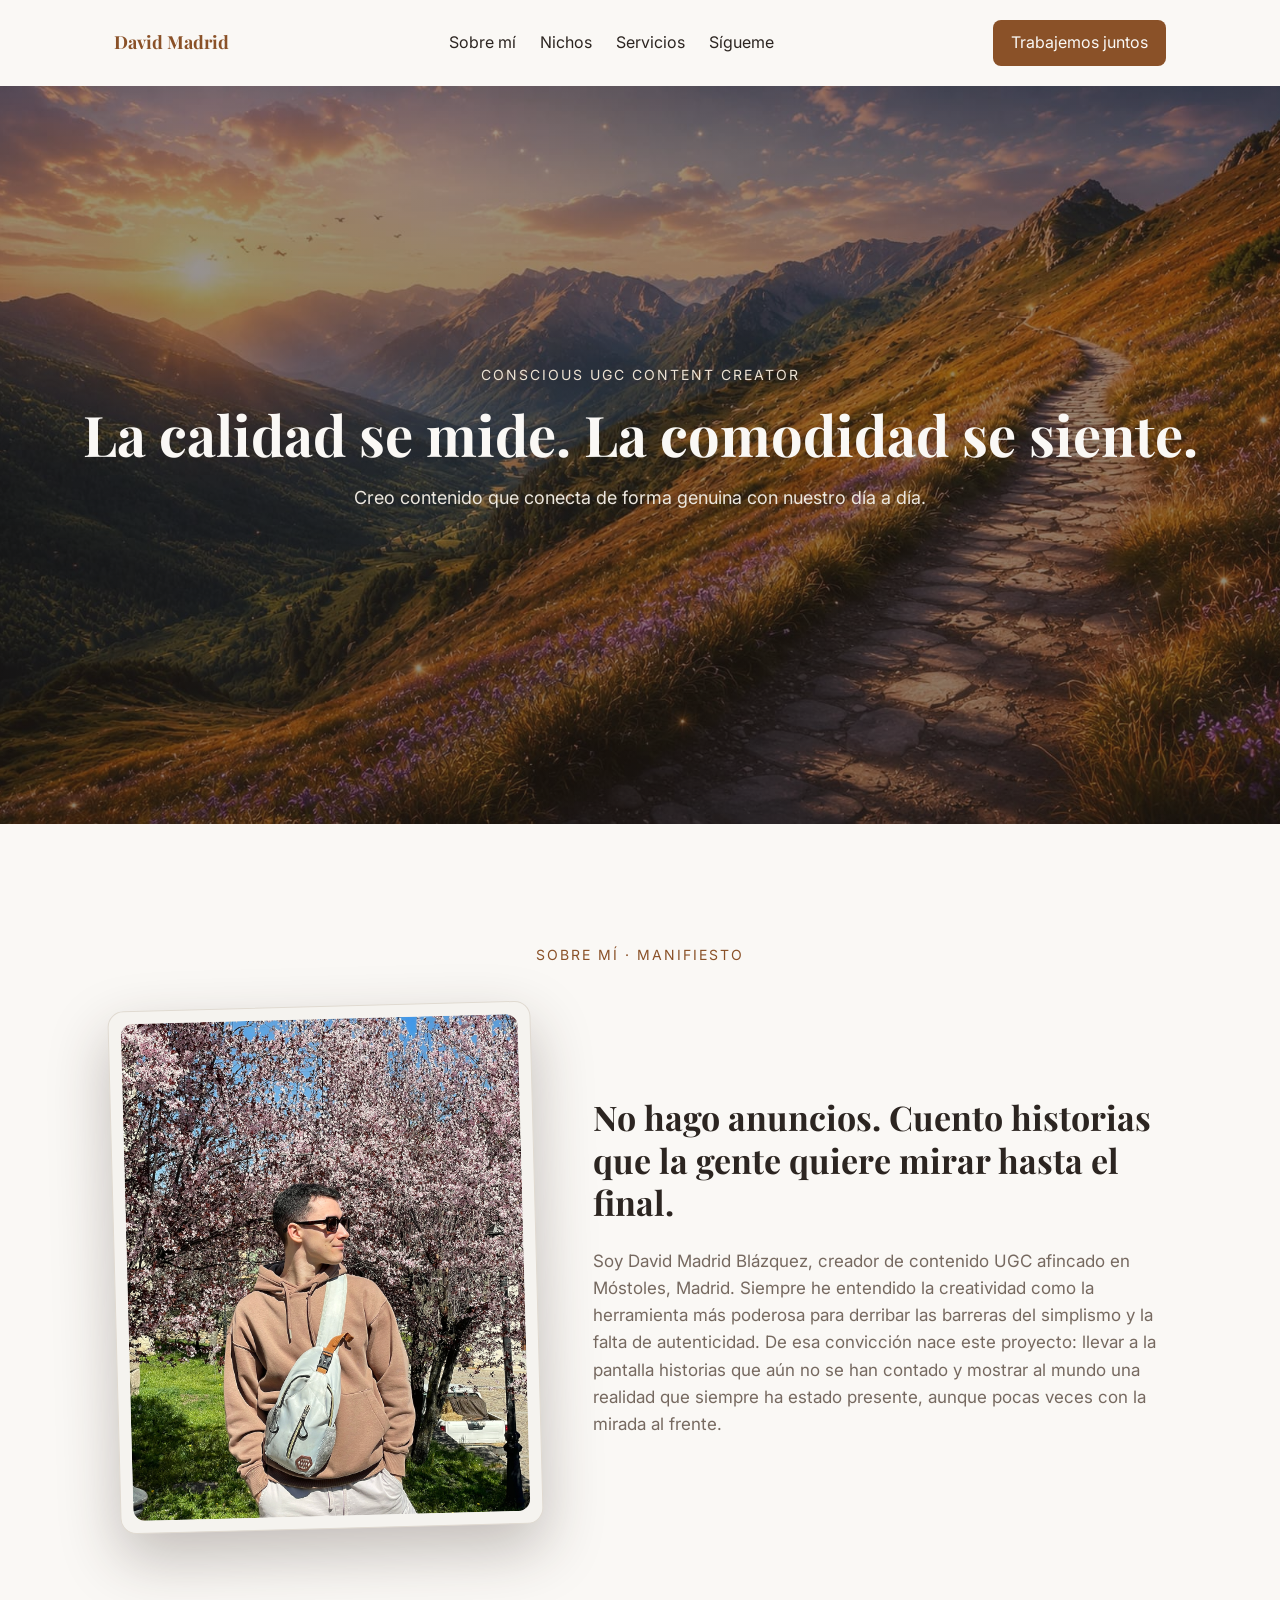
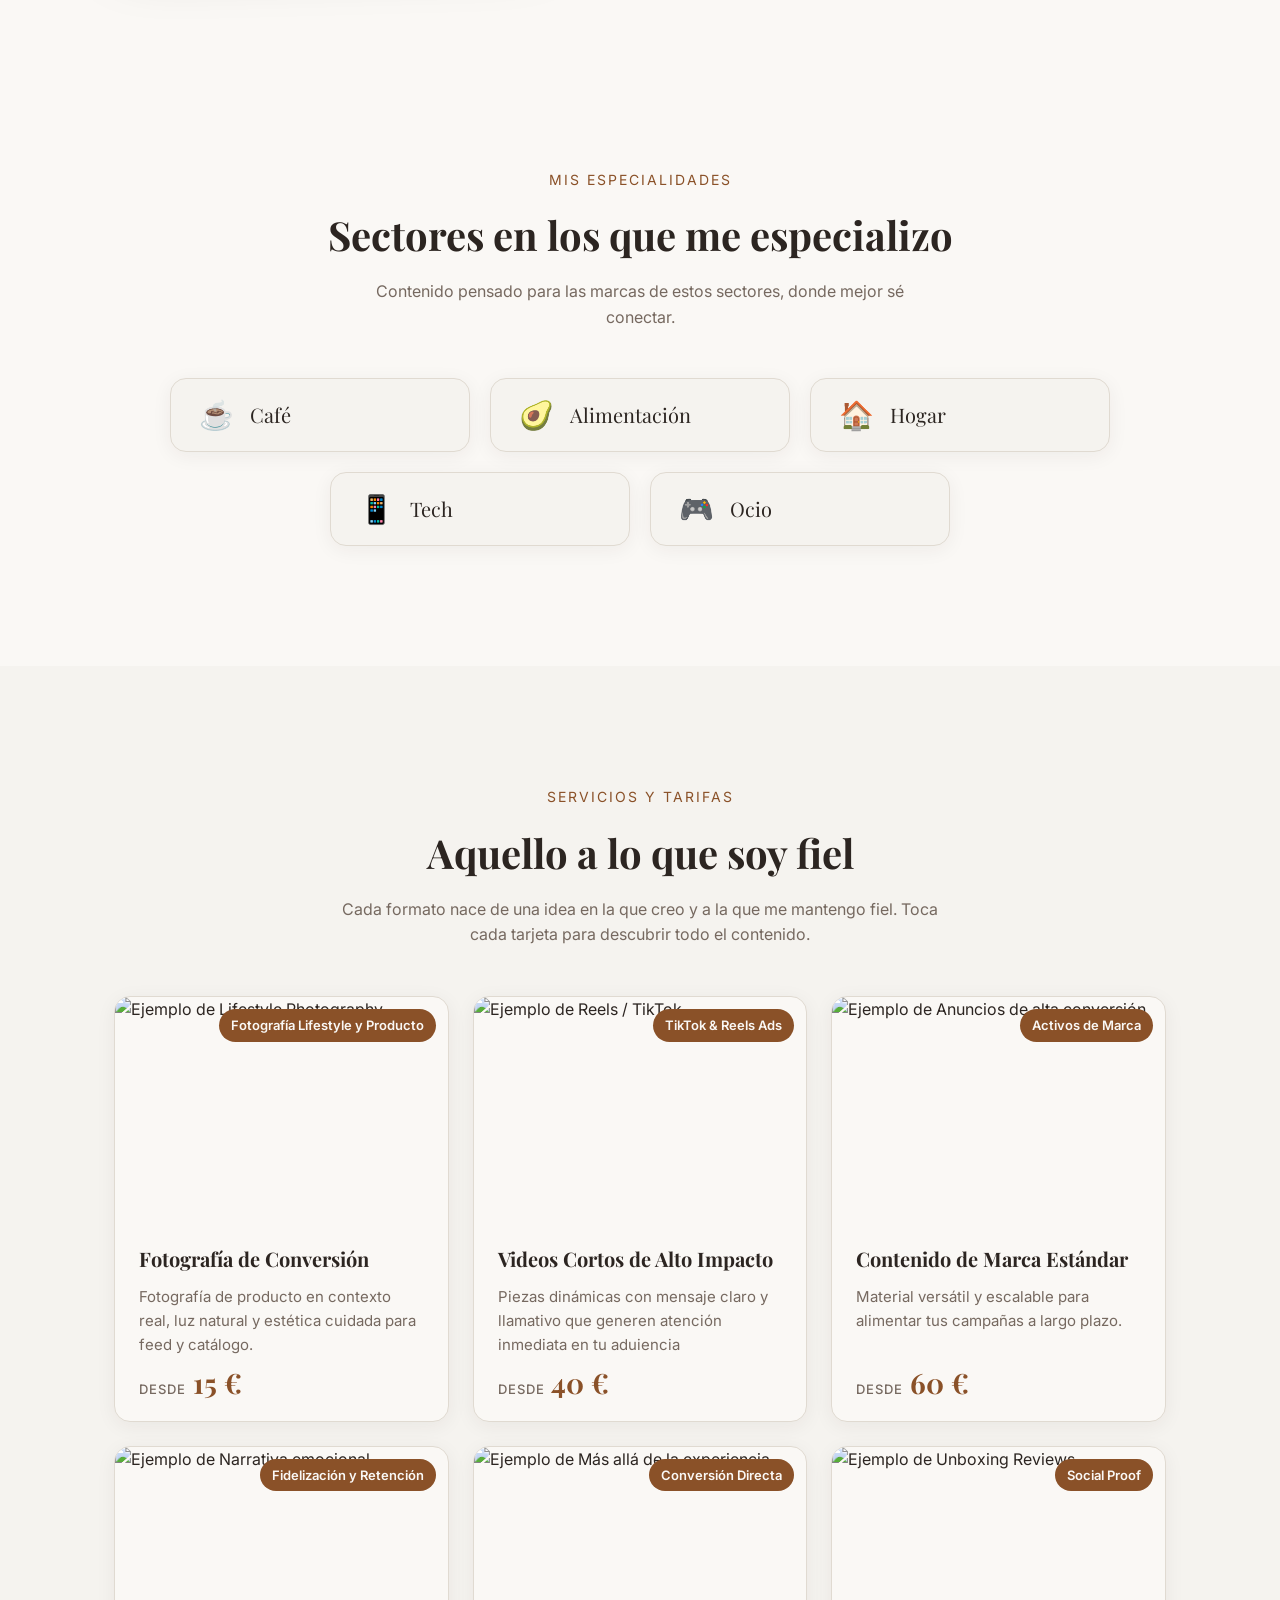
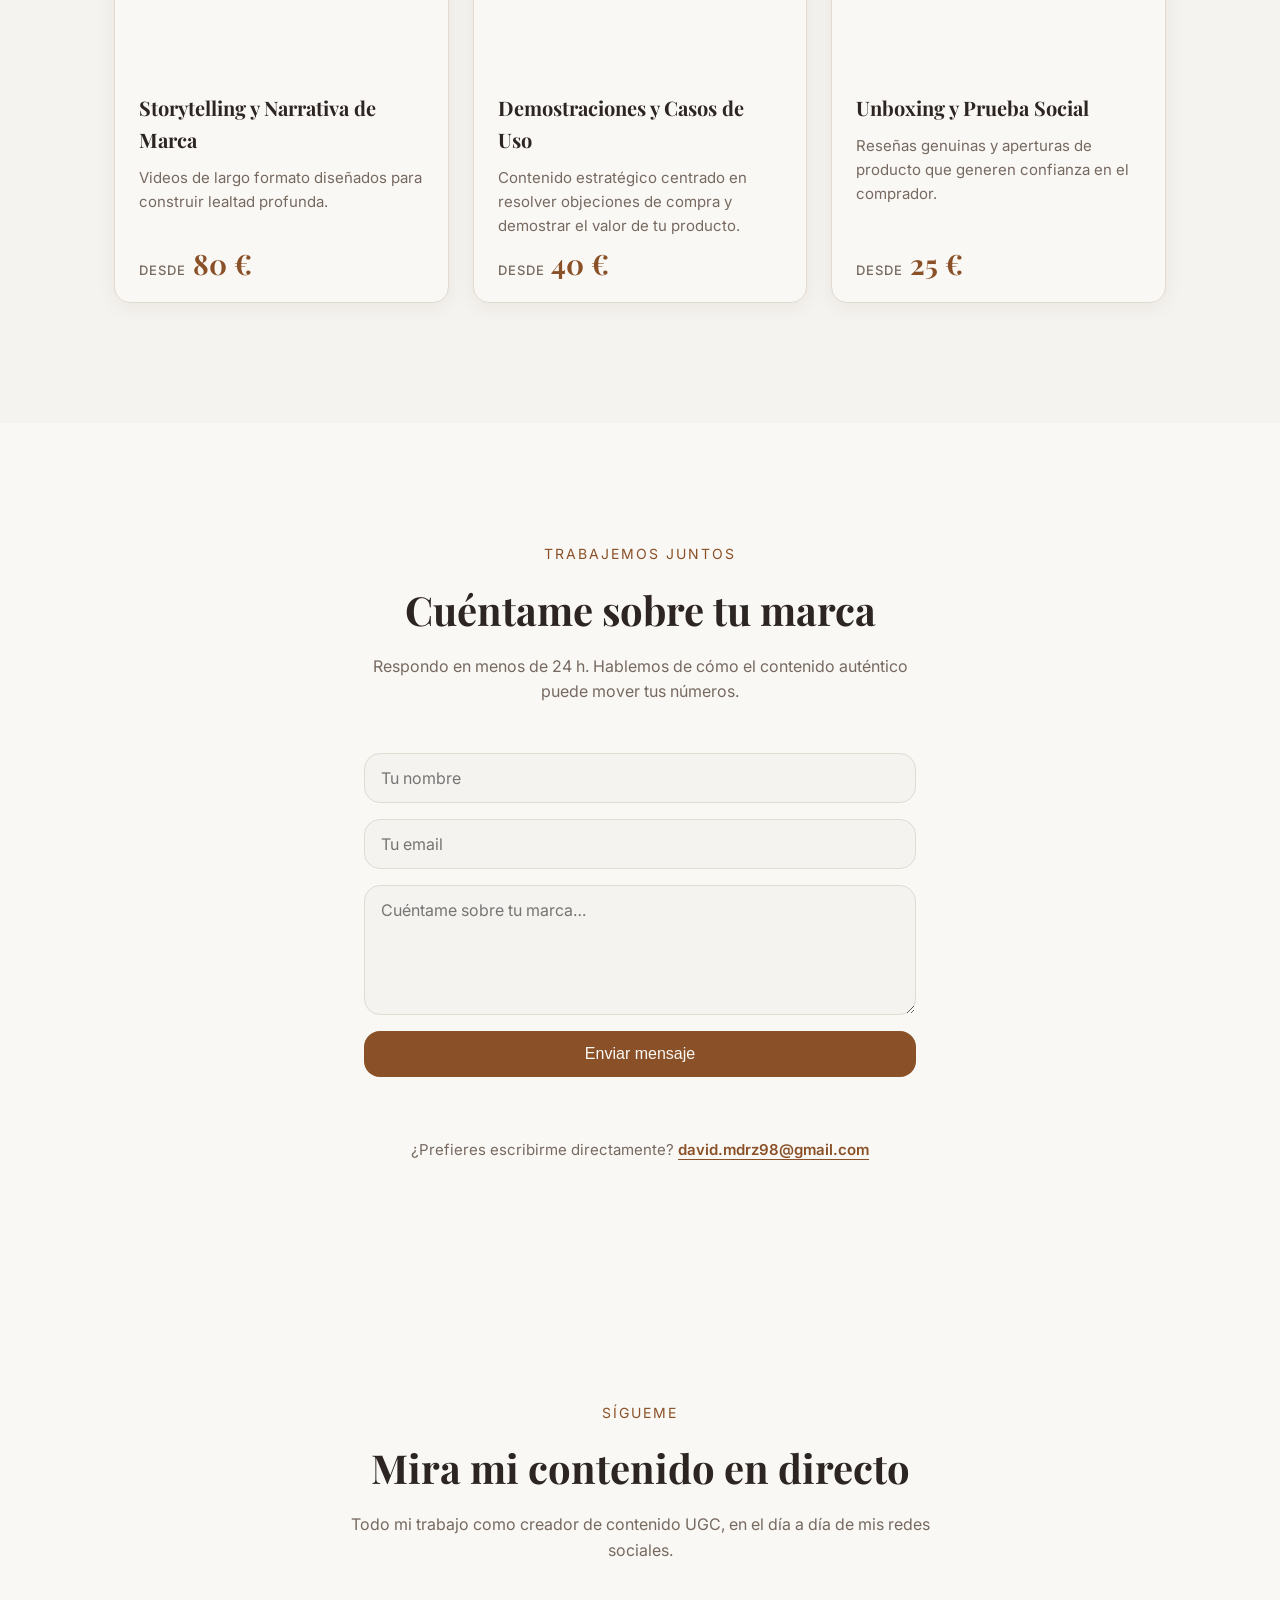
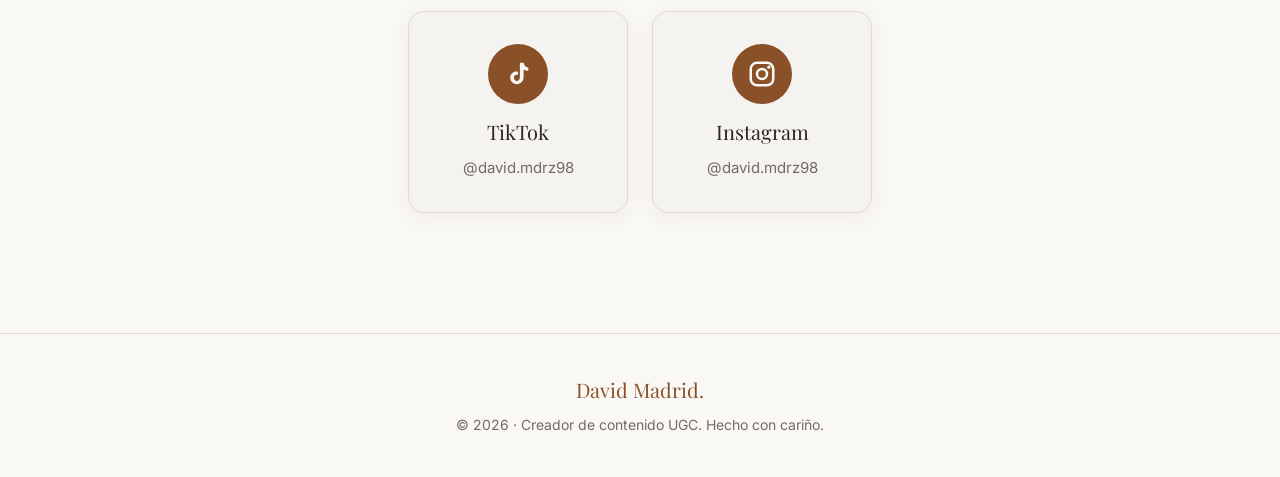
==== index.html @ ec40125e "Cambios 19-07-2026 Parte 4" ====
<!DOCTYPE html>
<html lang="es">
<head>
  <meta charset="UTF-8">
  <meta name="viewport" content="width=device-width, initial-scale=1.0">
  <title>Tu Nombre · Creador de contenido UGC</title>
  <meta name="description" content="Portafolio de contenido UGC: lifestyle, Reels/TikTok orgánicos y anuncios de alta conversión.">
  <link rel="stylesheet" href="css/styles.css">
  <link rel="preconnect" href="https://fonts.googleapis.com">
  <link rel="preconnect" href="https://fonts.gstatic.com" crossorigin>
  <link href="https://fonts.googleapis.com/css2?family=Inter:wght@400;500;600;700&family=Playfair+Display:wght@600;700&display=swap" rel="stylesheet">
</head>
<body>

  <!-- NAVEGACIÓN -->
  <nav class="navbar">
    <a href="#" class="logo">David Madrid</a>
    <button class="nav-toggle" aria-label="Abrir menú" aria-expanded="false">☰</button>
    <ul class="nav-links">
      <li><a href="#sobre-mi">Sobre mí</a></li>
      <li><a href="#nichos">Nichos</a></li>
      <li><a href="#servicios">Servicios</a></li>
      <li><a href="#redes">Sígueme</a></li>
    </ul>
    <a href="#trabajemos" class="btn-cta">Trabajemos juntos</a>
  </nav>

  <!-- HERO (portada) -->
  <header class="hero" id="inicio">

    <!-- 👇 ESTO LO ESCRIBES TÚ (tu tarea) -->
    <p class="eyebrow">Conscious UGC Content Creator</p>
    <h1 class="headline">La calidad se mide. La comodidad se siente.</h1>
    <p class="subheadline">Creo contenido que conecta de forma genuina con nuestro día a día.</p>
  </header>

  <!-- SOBRE MÍ · MANIFIESTO-->
  <section class="about" id="sobre-mi">
    <p class="about-title">Sobre mí · Manifiesto</p>
    <div class="about-content">
      <!-- 👇 Reemplaza esta imagen por tu foto (ponla en css/images/ y cambia el src) -->
      <div class="about-photo">
        <img src="css/images/Imagen_sobremí.jpeg" alt="David Madrid Blázquez, creador de contenido UGC">
      </div>
      <div class="about-text">
        <h2 class="about-headline">No hago anuncios. Cuento historias que la gente quiere mirar hasta el final.</h2>
        <p class="about-desc">Soy David Madrid Blázquez, creador de contenido UGC afincado en Móstoles, Madrid. Siempre he entendido la creatividad como la herramienta más poderosa para derribar las barreras del simplismo y la falta de autenticidad. De esa convicción nace este proyecto: llevar a la pantalla historias que aún no se han contado y mostrar al mundo una realidad que siempre ha estado presente, aunque pocas veces con la mirada al frente.</p>
      </div>
    </div>
  </section>

  <!-- NICHOS / SECTORES -->
  <section class="niches" id="nichos">
    <p class="section-eyebrow">Mis especialidades</p>
    <h2 class="section-title">Sectores en los que me especializo</h2>
    <p class="section-subtitle">Contenido pensado para las marcas de estos sectores, donde mejor sé conectar.</p>

    <div class="niches-grid">
      <div class="niche-card"><span class="niche-icon">☕</span><span class="niche-name">Café</span></div>
      <div class="niche-card"><span class="niche-icon">🥑</span><span class="niche-name">Alimentación</span></div>
      <div class="niche-card"><span class="niche-icon">🏠</span><span class="niche-name">Hogar</span></div>
      <div class="niche-card"><span class="niche-icon">📱</span><span class="niche-name">Tech</span></div>
      <div class="niche-card"><span class="niche-icon">🎮</span><span class="niche-name">Ocio</span></div>
    </div>
  </section>

  <!-- TRABAJO: SERVICIOS -->
  <section class="services" id="servicios">
    <p class="section-eyebrow">Servicios y Tarifas</p>
    <h2 class="section-title">Aquello a lo que soy fiel</h2>
    <p class="section-subtitle">Cada formato nace de una idea en la que creo y a la que me mantengo fiel. Toca cada tarjeta para descubrir todo el contenido.</p>

    <div class="services-grid">

      <a class="case-card" href="content/lifestyle-photography/">
        <div class="case-media">
          <img src="https://picsum.photos/id/64/600/400" alt="Ejemplo de Lifestyle Photography">
          <span class="case-metric">Fotografía Lifestyle y Producto</span>
        </div>
        <div class="case-body">
          <h3 class="case-name">Fotografía de Conversión</h3>
          <p class="case-desc">Fotografía de producto en contexto real, luz natural y estética cuidada para feed y catálogo.</p>
          <p class="case-price"><span class="case-price-from">desde</span> 15 €</p>
        </div>
      </a>

      <a class="case-card" href="content/fast-and-load/">
        <div class="case-media">
          <img src="https://picsum.photos/id/225/600/400" alt="Ejemplo de Reels / TikTok">
          <span class="case-metric">TikTok & Reels Ads</span>
        </div>
        <div class="case-body">
          <h3 class="case-name">Videos Cortos de Alto Impacto</h3>
          <p class="case-desc">Piezas dinámicas con mensaje claro y llamativo que generen atención inmediata en tu aduiencia</p>
          <p class="case-price"><span class="case-price-from">desde</span> 40 €</p>
        </div>
      </a>

      <a class="case-card" href="content/anuncios-conversion/">
        <div class="case-media">
          <img src="https://picsum.photos/id/180/600/400" alt="Ejemplo de Anuncios de alta conversión">
          <span class="case-metric">Activos de Marca</span>
        </div>
        <div class="case-body">
          <h3 class="case-name">Contenido de Marca Estándar</h3>
          <p class="case-desc">Material versátil y escalable para alimentar tus campañas a largo plazo.</p>
          <p class="case-price"><span class="case-price-from">desde</span> 60 €</p>
        </div>
      </a>

      <a class="case-card" href="content/narrativa-emocional/">
        <div class="case-media">
          <img src="https://picsum.photos/id/21/600/400" alt="Ejemplo de Narrativa emocional">
          <span class="case-metric">Fidelización y Retención</span>
        </div>
        <div class="case-body">
          <h3 class="case-name">Storytelling y Narrativa de Marca</h3>
          <p class="case-desc">Videos de largo formato diseñados para construir lealtad profunda.</p>
          <p class="case-price"><span class="case-price-from">desde</span> 80 €</p>
        </div>
      </a>

      <a class="case-card" href="content/mas-alla-experiencia/">
        <div class="case-media">
          <img src="https://picsum.photos/id/160/600/400" alt="Ejemplo de Más allá de la experiencia">
          <span class="case-metric">Conversión Directa</span>
        </div>
        <div class="case-body">
          <h3 class="case-name">Demostraciones y Casos de Uso</h3>
          <p class="case-desc">Contenido estratégico centrado en resolver objeciones de compra y demostrar el valor de tu producto.</p>
          <p class="case-price"><span class="case-price-from">desde</span> 40 €</p>
        </div>
      </a>

      <a class="case-card" href="content/unboxing-reviews/">
        <div class="case-media">
          <img src="https://picsum.photos/id/103/600/400" alt="Ejemplo de Unboxing Reviews">
          <span class="case-metric">Social Proof</span>
        </div>
        <div class="case-body">
          <h3 class="case-name">Unboxing y Prueba Social</h3>
          <p class="case-desc">Reseñas genuinas y aperturas de producto que generen confianza en el comprador.</p>
          <p class="case-price"><span class="case-price-from">desde</span> 25 €</p>
        </div>
      </a>
    </div>
  </section>

  <!-- MODAL: galería de contenido de Drive -->
  <div id="modal" class="modal" hidden>
    <div class="modal-box">
      <button id="modal-close" class="modal-close" aria-label="Cerrar">×</button>
      <h3 id="modal-title" class="modal-title"></h3>
      <div id="modal-galeria" class="galeria-grid"></div>
    </div>
  </div>

<!-- TRABAJEMOS JUNTOS (contacto por correo) -->
<section class="contact" id="trabajemos">
  <p class="section-eyebrow">Trabajemos juntos</p>
  <h2 class="section-title">Cuéntame sobre tu marca</h2>
  <p class="section-subtitle">Respondo en menos de 24 h. Hablemos de cómo el contenido auténtico puede mover tus números.</p>

  <form class="contact-form" action="https://api.web3forms.com/submit" method="POST">
    <!-- 👇 PEGA AQUÍ TU CLAVE de web3forms.com (reemplaza el texto entre comillas) -->
    <input type="hidden" name="access_key" value="410e92db-2788-4373-84cd-4486725bdcf0">
    <input type="hidden" name="subject" value="Nueva solicitud desde tu web UGC">
    <input type="text" name="nombre" placeholder="Tu nombre" required>
    <input type="email" name="email" placeholder="Tu email" required>
    <textarea name="message" placeholder="Cuéntame sobre tu marca…" rows="5" required></textarea>
    <button type="submit">Enviar mensaje</button>
  </form>

  <p class="form-status" role="status" aria-live="polite"></p>

  <p class="contact-direct">¿Prefieres escribirme directamente? <a href="mailto:david.mdrz98@gmail.com">david.mdrz98@gmail.com</a></p>
</section>

<!-- REDES SOCIALES -->
<section class="social" id="redes">
  <p class="section-eyebrow">Sígueme</p>
  <h2 class="section-title">Mira mi contenido en directo</h2>
  <p class="section-subtitle">Todo mi trabajo como creador de contenido UGC, en el día a día de mis redes sociales.</p>

  <div class="social-links">
    <a class="social-card" href="https://www.tiktok.com/@david.mdrz98" target="_blank" rel="noopener">
      <span class="social-icon" aria-hidden="true">
        <svg viewBox="0 0 24 24" width="30" height="30" fill="currentColor"><path d="M16.5 3c.32 2.13 1.57 3.62 3.7 3.9v2.44c-1.24.12-2.52-.28-3.7-1.02v5.94c0 3.42-2.28 5.84-5.5 5.84-3 0-5.2-2.1-5.2-5.02 0-3 2.32-5.1 5.32-5 .28 0 .55.02.83.06v2.55c-.28-.09-.58-.14-.9-.14-1.32 0-2.32 1-2.32 2.52 0 1.5 1 2.5 2.33 2.5 1.4 0 2.44-1.03 2.44-2.94V3h3z"/></svg>
      </span>
      <span class="social-name">TikTok</span>
      <span class="social-handle">@david.mdrz98</span>
    </a>

    <a class="social-card" href="https://www.instagram.com/david.mdrz98" target="_blank" rel="noopener">
      <span class="social-icon" aria-hidden="true">
        <svg viewBox="0 0 24 24" width="30" height="30" fill="none" stroke="currentColor" stroke-width="2"><rect x="3" y="3" width="18" height="18" rx="5"/><circle cx="12" cy="12" r="4"/><circle cx="17.5" cy="6.5" r="1.3" fill="currentColor" stroke="none"/></svg>
      </span>
      <span class="social-name">Instagram</span>
      <span class="social-handle">@david.mdrz98</span>
    </a>
  </div>
</section>

<!-- FOOTER -->
<footer class="footer">
  <p class="footer-logo">David Madrid.</p>
  <p class="footer-copy">© 2026 · Creador de contenido UGC. Hecho con cariño.</p>
</footer>
<script src="js/main.js"></script>
</body>
</html>
---- css/styles.css ----
/* === RESET: quita los márgenes raros que el navegador pone por defecto === */
* {
  margin: 0;
  padding: 0;
  box-sizing: border-box;
}

/* === VARIABLES: defino mis colores UNA vez y los reutilizo en todo el CSS === */
:root {
  /* Tipografía */
  --font-heading: 'Playfair Display', serif;
  --font-body: 'Inter', sans-serif;

  /* Paleta crema cálida (traducida de tu documento de estilo) */
  --color-bg: hsl(36 33% 97%);       /* fondo crema */
  --color-text: hsl(25 15% 15%);     /* texto casi negro cálido */
  --color-muted: hsl(25 10% 42%);    /* gris secundario (oscurecido para cumplir contraste AA ≥ 4.5:1) */
  --color-accent: hsl(25 55% 35%);   /* MARRÓN terracota: color de marca */
  --color-accent-dark: hsl(25 55% 25%);
  --color-card: hsl(36 25% 95%);     /* fondo de tarjetas */
  --color-border: hsl(36 20% 85%);   /* líneas y bordes */
  --radius: 1rem;                    /* redondeo de esquinas */
  --space-section: 120px;   /* aire vertical entre secciones */
}

h1, h2, h3, h4, h5, h6 {
  font-family: var(--font-heading);
}

/* === BASE: estilo general de la página === */
body {
  font-family: var(--font-body);
  background-color: var(--color-bg);   /* crema, NO el accent */
  color: var(--color-text);            /* texto oscuro */
  line-height: 1.6;
}

a { text-decoration: none; color: inherit; }  /* enlaces sin subrayado ni azul */
ul { list-style: none; }                       /* listas sin viñetas */

/* La navbar: pone logo | menú | botón en una fila y los reparte === */
.navbar {
  display: flex;                   /* activa flexbox: hijos en fila */
  align-items: center;             /* los centra verticalmente */
  justify-content: space-between;  /* reparte el espacio entre ellos */
  max-width: 1100px;               /* no más ancho que esto */
  margin: 0 auto;                  /* centra la navbar en la página */
  padding: 20px 24px;              /* aire por dentro */
  gap: 32px;                       /* separación entre los elementos (logo, menú, botón) */
}

.logo {
  font-family: var(--font-heading);
  font-size: 18px;
  color: var(--color-accent);
  font-weight: bold;
  white-space: nowrap;  /* evita que el logo se rompa en varias líneas */
  font-weight: 700;
}

/* Los enlaces del menú, en fila */
.nav-links {
  display: flex;
  gap: 24px;
}

/* El botón "Trabajemos juntos" */
.btn-cta {
  background-color: var(--color-accent);
  color: var(--color-bg);   /* texto crema sobre marrón 👇 */
  padding: 10px 18px;
  border-radius: 8px;
}

/* === HERO === */
.hero {
  min-height: 82vh;            /* ocupa casi toda la pantalla: adiós al hueco vacío */
  display: flex;              /* activo flexbox para centrar el contenido */
  flex-direction: column;    /* eyebrow, titular y subtítulo apilados */
  align-items: center;       /* centrado horizontal */
  justify-content: center;   /* centrado vertical (rellena el espacio sobrante) */
  padding: 80px 24px;         /* aire por dentro */
  text-align: center;          /* todo el texto centrado */
  background-image:
    linear-gradient(hsl(25 30% 12% / 0.45), hsl(25 30% 12% / 0.55)),  /* velo oscuro para que el texto se lea */
    url("images/Fondo_cabecera_optimizado.jpg");                       /* tu foto de cabecera */
  background-size: cover;      /* la imagen llena la sección sin deformarse */
  background-position: center; /* la mantiene centrada al recortar */
}

/* En el hero, el texto va sobre la foto → lo pongo claro para que resalte */
.hero .eyebrow     { color: hsl(36 40% 88%); }
.hero .headline    { color: var(--color-bg); }
.hero .subheadline { color: hsl(36 25% 90%); }

.eyebrow {
  text-transform: uppercase;   /* MAYÚSCULAS */
  letter-spacing: 2px;         /* letras separadas, se ve premium */
  font-size: 14px;
  color: var(--color-muted);
  margin-bottom: 16px;
}

.headline {
  font-size: 56px;             /* titular grande (ya usa Playfair) */
  line-height: 1.1;
  margin-bottom: 20px;
}

.subheadline {
  font-size: 18px;
  color: var(--color-muted);
  max-width: 600px;            /* líneas no demasiado largas = se lee mejor */
  margin: 0 auto 32px;         /* centrado + separación abajo */
}

/* === SECCIONES (cabeceras reutilizables) === */
.services {
  max-width: 1100px;
  margin: 0 auto;
  padding: 60px 24px;
  text-align: center;
}
.section-eyebrow {
  text-transform: uppercase;
  letter-spacing: 2px;
  font-size: 14px;
  color: var(--color-accent);
  margin-bottom: 12px;
}
.section-title { font-size: 40px; margin-bottom: 12px; }
.section-subtitle {
  color: var(--color-muted);
  max-width: 600px;
  margin: 0 auto 48px;
}

/* === REJILLA DE SERVICIOS (CSS Grid) === */
.services-grid {
  display: grid;
  grid-template-columns: repeat(3, 1fr);  /* 3 columnas iguales */
  gap: 24px;                               /* separación entre tarjetas */
  text-align: left;
}

.about {
  max-width: 1100px;
  margin: 0 auto;
  padding: 80px 24px;
}
.about-title {
  text-transform: uppercase;
  letter-spacing: 2px;
  font-size: 14px;
  color: var(--color-accent);
  margin-bottom: 40px;
  text-align: center;
}

/* Dos columnas: foto a la izquierda, texto a la derecha */
.about-content {
  display: grid;
  grid-template-columns: 0.85fr 1.15fr;  /* foto un poco más estrecha que el texto */
  gap: 56px;
  align-items: center;
}

/* El MARCO de la foto: passepartout + sombra que la hace resaltar */
.about-photo {
  background-color: var(--color-card);
  padding: 12px;                                    /* el "paspartú" alrededor de la foto */
  border: 1px solid var(--color-border);
  border-radius: var(--radius);
  box-shadow: 0 24px 60px hsl(25 30% 15% / 0.28);   /* sombra amplia = profundidad */
  transform: rotate(-1.5deg);                        /* ligera inclinación, más natural */
  transition: transform 0.3s ease;
}
.about-photo:hover { transform: rotate(0); }        /* se endereza al pasar el ratón */

.about-photo img {
  display: block;
  width: 100%;
  aspect-ratio: 4 / 5;              /* proporción retrato */
  object-fit: cover;               /* rellena el marco sin deformar */
  border-radius: calc(var(--radius) - 4px);
}

.about-headline {
  font-size: 34px;
  line-height: 1.25;
  margin-bottom: 24px;
}
.about-desc {
  color: var(--color-muted);
  font-size: 17px;
}

/* === CONTACTO === */
.contact {
  max-width: 600px;
  margin: 0 auto;
  padding: 60px 24px;
  text-align: center;
}
.contact-form {
  display: flex;
  flex-direction: column;   /* campos apilados */
  gap: 16px;
  margin-top: 40px;
}
.contact-form input,
.contact-form textarea {
  font-family: inherit;     /* 👈 clave: que usen Inter, no la fuente fea por defecto */
  font-size: 16px;
  padding: 14px 16px;
  border: 1px solid var(--color-border);
  border-radius: var(--radius);
  background-color: var(--color-card);
  color: var(--color-text);
}

/* Botón del formulario */
.contact-form button {
  background-color: var(--color-accent);
  color: var(--color-bg);
  border: none;
  padding: 14px;
  border-radius: var(--radius);
  font-size: 16px;
  cursor: pointer;
}
.contact-form button:hover { background-color: var(--color-accent-dark); }

/* Mensaje de estado del formulario (enviando / enviado / error) */
.form-status {
  margin-top: 16px;
  font-size: 15px;
  font-weight: 600;
  min-height: 1.4em;              /* reserva el hueco para que no salte el layout */
}
.form-status.is-sending { color: var(--color-muted); }
.form-status.is-ok      { color: var(--color-accent); }
.form-status.is-error   { color: hsl(0 60% 42%); }

/* Enlace al correo directo, debajo del formulario */
.contact-direct {
  margin-top: 24px;
  color: var(--color-muted);
  font-size: 15px;
}
.contact-direct a {
  color: var(--color-accent);
  font-weight: 600;
  border-bottom: 1px solid currentColor;
}

/* === REDES SOCIALES === */
.social {
  max-width: 1100px;
  margin: 0 auto;
  text-align: center;
}
.social-links {
  display: flex;
  justify-content: center;
  flex-wrap: wrap;             /* en móvil pasan a apilarse */
  gap: 24px;
  margin-top: 48px;
}
.social-card {
  display: flex;
  flex-direction: column;
  align-items: center;
  gap: 8px;
  width: 220px;
  padding: 32px 24px;
  background-color: var(--color-card);
  border: 1px solid var(--color-border);
  border-radius: var(--radius);
  box-shadow: 0 4px 20px hsl(25 15% 15% / 0.06);
  transition: transform 0.2s ease, box-shadow 0.2s ease, border-color 0.2s ease;
}
.social-card:hover {
  transform: translateY(-4px);
  box-shadow: 0 8px 30px hsl(25 15% 15% / 0.12);
  border-color: var(--color-accent);
}
.social-icon {
  display: flex;
  align-items: center;
  justify-content: center;
  width: 60px;
  height: 60px;
  border-radius: 50%;
  background-color: var(--color-accent);
  color: var(--color-bg);      /* el icono hereda este color vía currentColor */
  margin-bottom: 4px;
}
.social-name {
  font-family: var(--font-heading);
  font-size: 20px;
  color: var(--color-text);
}
.social-handle {
  color: var(--color-muted);
  font-size: 15px;
}

/* === FOOTER === */
.footer {
  text-align: center;
  padding: 40px 24px;
  border-top: 1px solid var(--color-border);
}
.footer-logo {
  font-family: var(--font-heading);
  font-size: 20px;
  color: var(--color-accent);
  margin-bottom: 8px;
}
.footer-copy {
  color: var(--color-muted);
  font-size: 14px;
}

/* === ESPACIADO GENEROSO ENTRE SECCIONES === */
.about,
.niches,
.services,
.contact,
.social {
  padding-top: var(--space-section);
  padding-bottom: var(--space-section);
}

/* ===================================== */
/* === RESPONSIVE: móvil y tablet     === */
/* ===================================== */

/* Botón hamburguesa (oculto en escritorio) */
.nav-toggle {
  display: none;
  background: none;
  border: none;
  font-size: 28px;
  line-height: 1;
  color: var(--color-accent);
  cursor: pointer;
}
@media (max-width: 768px) {

    /* Navbar móvil: logo + hamburguesa arriba, menú desplegable debajo */
  .navbar {
    flex-wrap: wrap;
  }
  .nav-toggle { display: block; }        /* mostrar la hamburguesa */
  .nav-links {
    display: none;                       /* menú oculto por defecto */
    flex-direction: column;
    width: 100%;                         /* ocupa todo el ancho al abrirse */
    gap: 16px;
    order: 3;                            /* aparece debajo del logo/botón */
  }
  .nav-links.open { display: flex; }     /* visible solo con la clase .open */
  .btn-cta { display: none; }            /* el CTA suelto se oculta (ya está "Contacto" en el menú) */

  /* Titulares más pequeños (56px es enorme en móvil) */
  .headline { font-size: 36px; }
  .section-title { font-size: 30px; }

  /* Sobre mí: foto y texto dejan de ir lado a lado y se apilan */
  .about-content { grid-template-columns: 1fr; gap: 32px; }
  .about-photo { transform: none; }   /* sin inclinación en móvil */

  /* Servicios: de 3 columnas a 1 */
  .services-grid { grid-template-columns: 1fr; }

  /* Nichos: las tarjetas ocupan todo el ancho y se apilan */
  .niche-card { flex-basis: 100%; }

  /* En móvil, menos aire en TODAS las secciones de golpe */
  :root { --space-section: 64px; }
}

/* === BANDAS DE COLOR EN SECCIONES ALTERNAS === */

/* Evita una barra de scroll horizontal por el truco del 100vw */
body {
  overflow-x: hidden;
}

/* Esta sección tendrá banda de fondo */
.services {
  position: relative;   /* necesario para posicionar la banda dentro */
}

/* La banda: un rectángulo a lo ancho de TODA la pantalla, detrás del contenido */
.services::before {
  content: "";                      /* obligatorio para que exista el ::before */
  position: absolute;
  top: 0;
  bottom: 0;
  left: 50%;
  transform: translateX(-50%);      /* centra la banda */
  width: 100vw;                     /* 100vw = el ancho completo de la ventana */
  background-color: var(--color-card);
  z-index: -1;                      /* la manda DETRÁS del contenido */
}

/* === TARJETAS CASO DE ESTUDIO (Servicios + Resultados) === */
.case-card {
  display: flex;
  flex-direction: column;
  background-color: var(--color-bg);
  border: 1px solid var(--color-border);
  border-radius: var(--radius);
  overflow: hidden;
  box-shadow: 0 4px 20px hsl(25 15% 15% / 0.06);
  transition: transform 0.2s ease, box-shadow 0.2s ease;
  color: inherit;              /* es un <a>: que herede el color de texto normal */
}
.case-card:hover {
  transform: translateY(-4px);
  box-shadow: 0 8px 30px hsl(25 15% 15% / 0.12);
}
.case-media {
  position: relative;          /* ancla para la píldora de la métrica */
  aspect-ratio: 3 / 2;
}
.case-media img {
  width: 100%;
  height: 100%;
  object-fit: cover;
  display: block;
}
.case-metric {
  position: absolute;
  top: 12px;
  right: 12px;
  background-color: var(--color-accent);
  color: var(--color-bg);
  font-size: 13px;
  font-weight: 600;
  padding: 6px 12px;
  border-radius: 999px;        /* forma de píldora */
}
.case-body {
  padding: 24px;
  flex: 1;                    /* ocupa el alto restante de la tarjeta */
  display: flex;
  flex-direction: column;     /* permite empujar el precio al fondo con margin-top:auto */
}
.case-name { font-size: 20px; margin-bottom: 10px; }
.case-desc { color: var(--color-muted); font-size: 15px; }

/* === PRECIO DENTRO DE LA TARJETA DE SERVICIO === */
/* Mismo estilo que la antigua etiqueta de precio: Playfair, marrón, "desde" pequeño */
.case-price {
  margin-top: auto;                 /* empuja el precio al fondo de la tarjeta */
  padding-top: 12px;
  font-family: var(--font-heading);
  font-size: 28px;
  font-weight: 700;
  color: var(--color-accent);
  line-height: 1;
}
.case-price-from {
  font-family: var(--font-body);
  font-size: 13px;
  font-weight: 500;
  color: var(--color-muted);
  text-transform: uppercase;
  letter-spacing: 1px;
}

/* === NICHOS / SECTORES === */
.niches {
  max-width: 1100px;
  margin: 0 auto;
  text-align: center;
}
.niches-grid {
  display: flex;
  flex-wrap: wrap;
  justify-content: center;          /* centra la fila de 2 debajo de la de 3 */
  gap: 20px;
  margin-top: 48px;
}
.niche-card {
  display: flex;
  align-items: center;
  gap: 16px;
  flex: 0 1 300px;                  /* ~3 por fila; los que sobran bajan y se centran */
  padding: 20px 28px;
  background-color: var(--color-card);
  border: 1px solid var(--color-border);
  border-radius: var(--radius);
  box-shadow: 0 4px 20px hsl(25 15% 15% / 0.06);
  text-align: left;
  transition: transform 0.2s ease, box-shadow 0.2s ease;
}
.niche-card:hover {
  transform: translateY(-3px);
  box-shadow: 0 8px 30px hsl(25 15% 15% / 0.12);
}
.niche-icon { font-size: 28px; line-height: 1; }
.niche-name {
  font-family: var(--font-heading);
  font-size: 20px;
  color: var(--color-text);
}

.galeria-grid {
  display: grid;
  grid-template-columns: repeat(3, 1fr);
  gap: 16px;
  margin-top: 40px;
}
.galeria-item {
  width: 100%;
  aspect-ratio: 9 / 16;
  object-fit: cover;          /* recorta imágenes al formato vertical */
  border: none;               /* para los <iframe> de vídeo */
  border-radius: var(--radius);
  display: block;
}

/* === MODAL === */
.modal {
  position: fixed;
  inset: 0;                                /* ocupa toda la pantalla */
  background: hsl(25 15% 15% / 0.6);       /* fondo oscuro semitransparente */
  display: flex;
  align-items: center;
  justify-content: center;
  padding: 24px;
  z-index: 100;                            /* por encima de todo */
}
.modal[hidden] { display: none; }          /* 👈 imprescindible (ver nota) */
.modal-box {
  background: var(--color-bg);
  border-radius: var(--radius);
  max-width: 900px;
  width: 100%;
  max-height: 85vh;
  overflow-y: auto;
  padding: 32px;
  position: relative;
}
.modal-close {
  position: absolute;
  top: 16px; right: 16px;
  background: none; border: none;
  font-size: 28px; line-height: 1;
  cursor: pointer;
  color: var(--color-muted);
}
.modal-title { font-size: 24px; margin-bottom: 24px; }
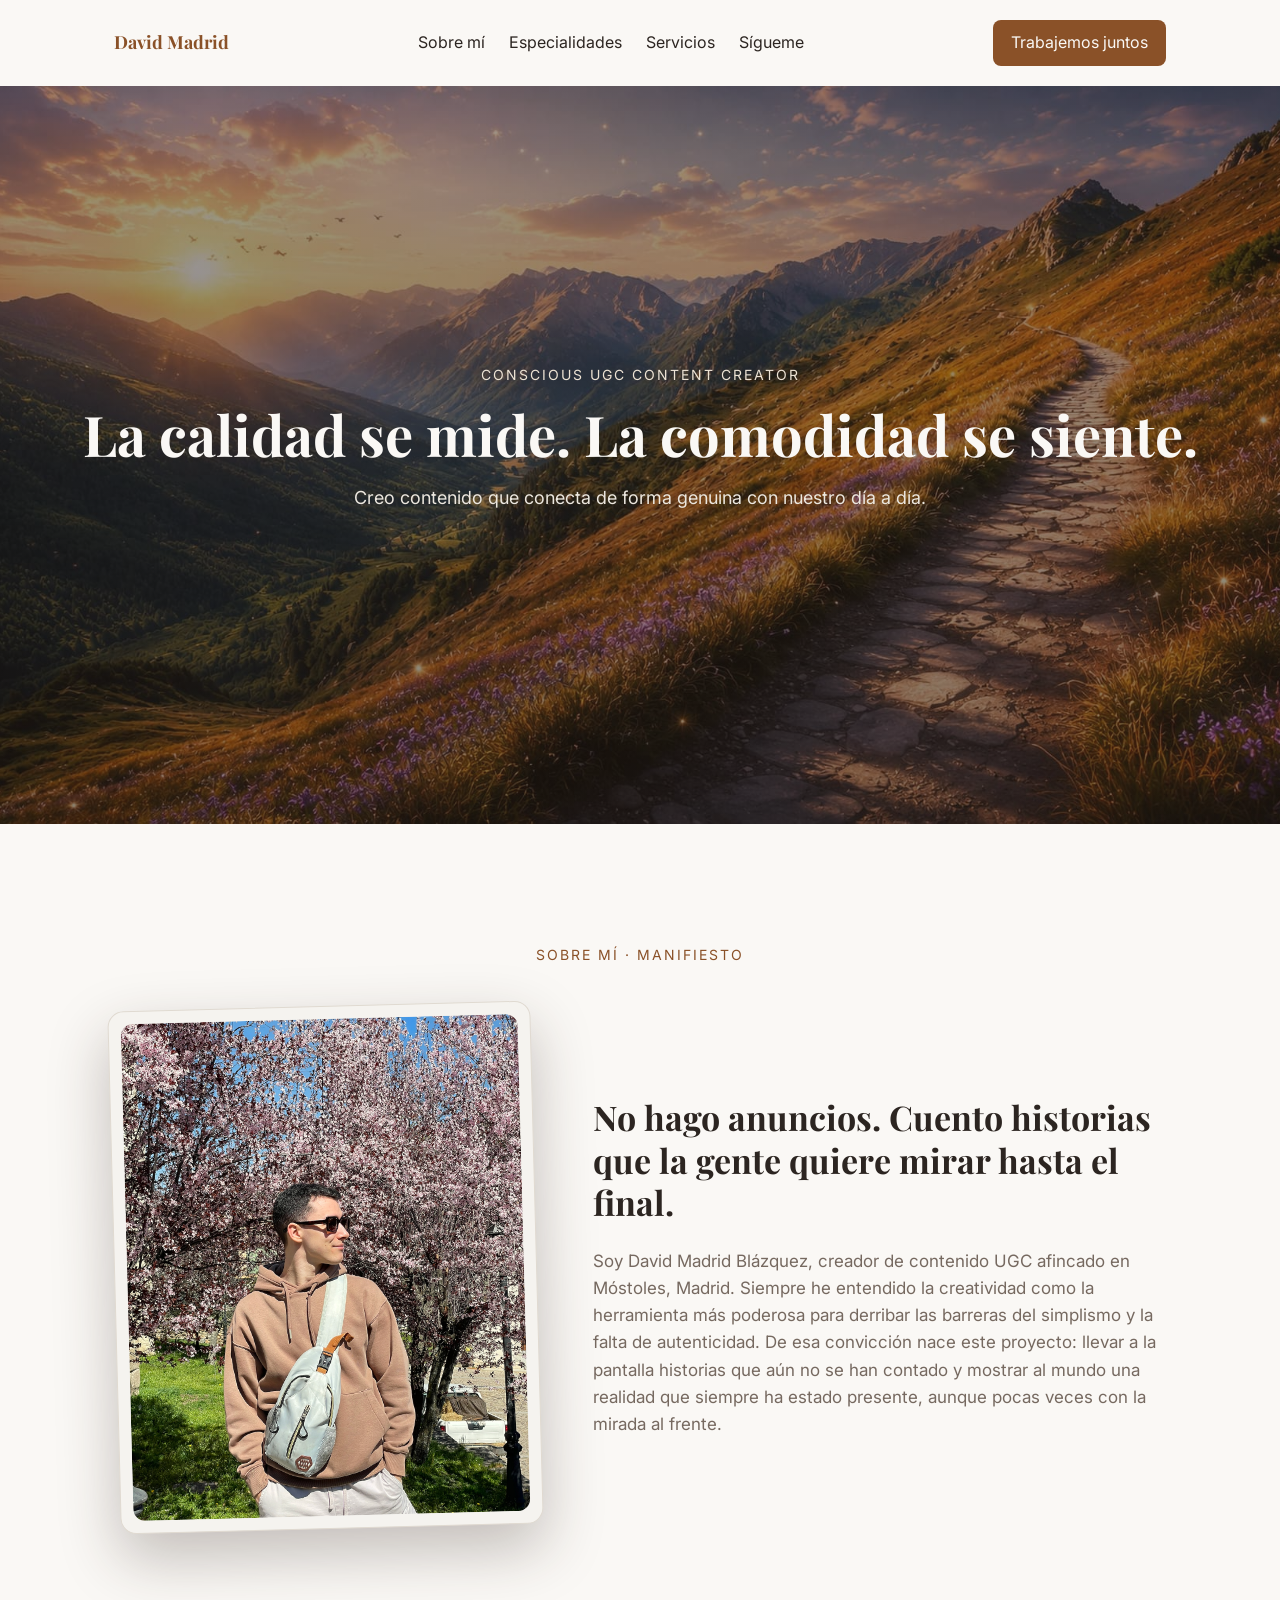
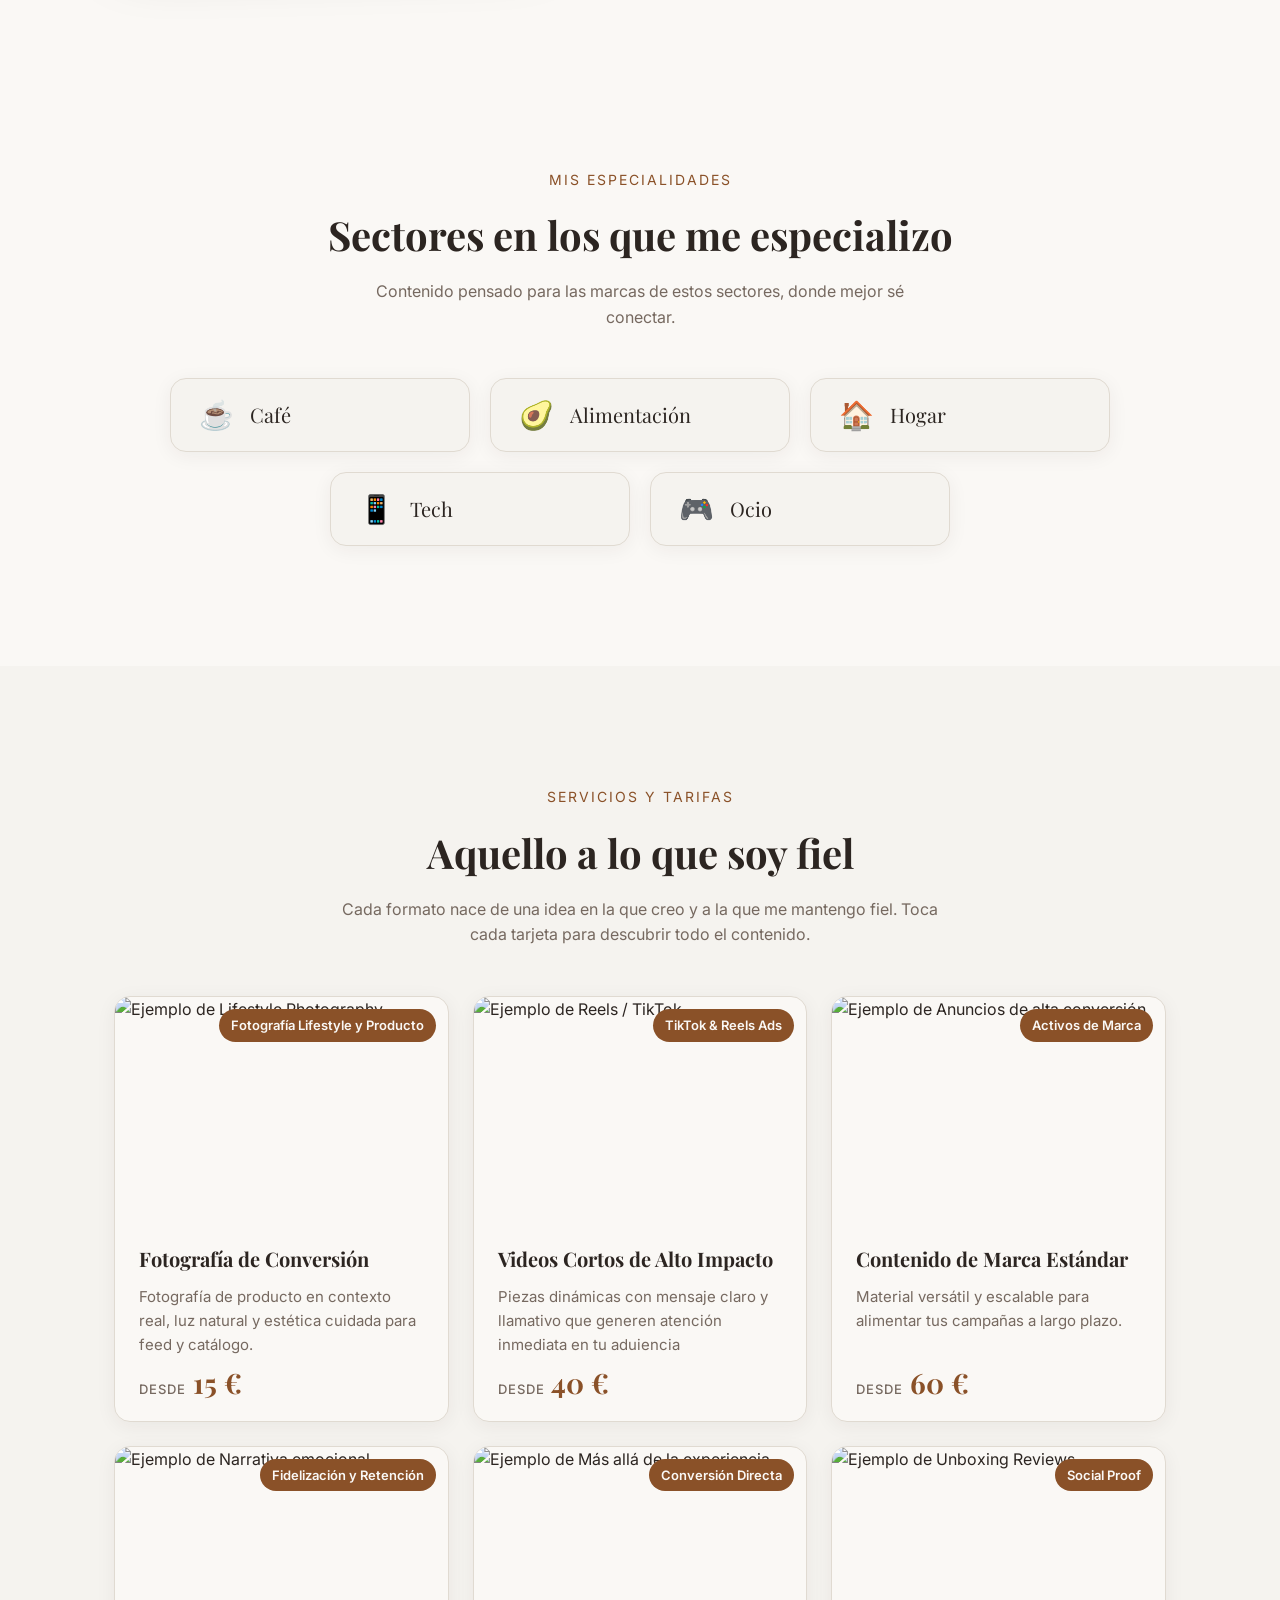
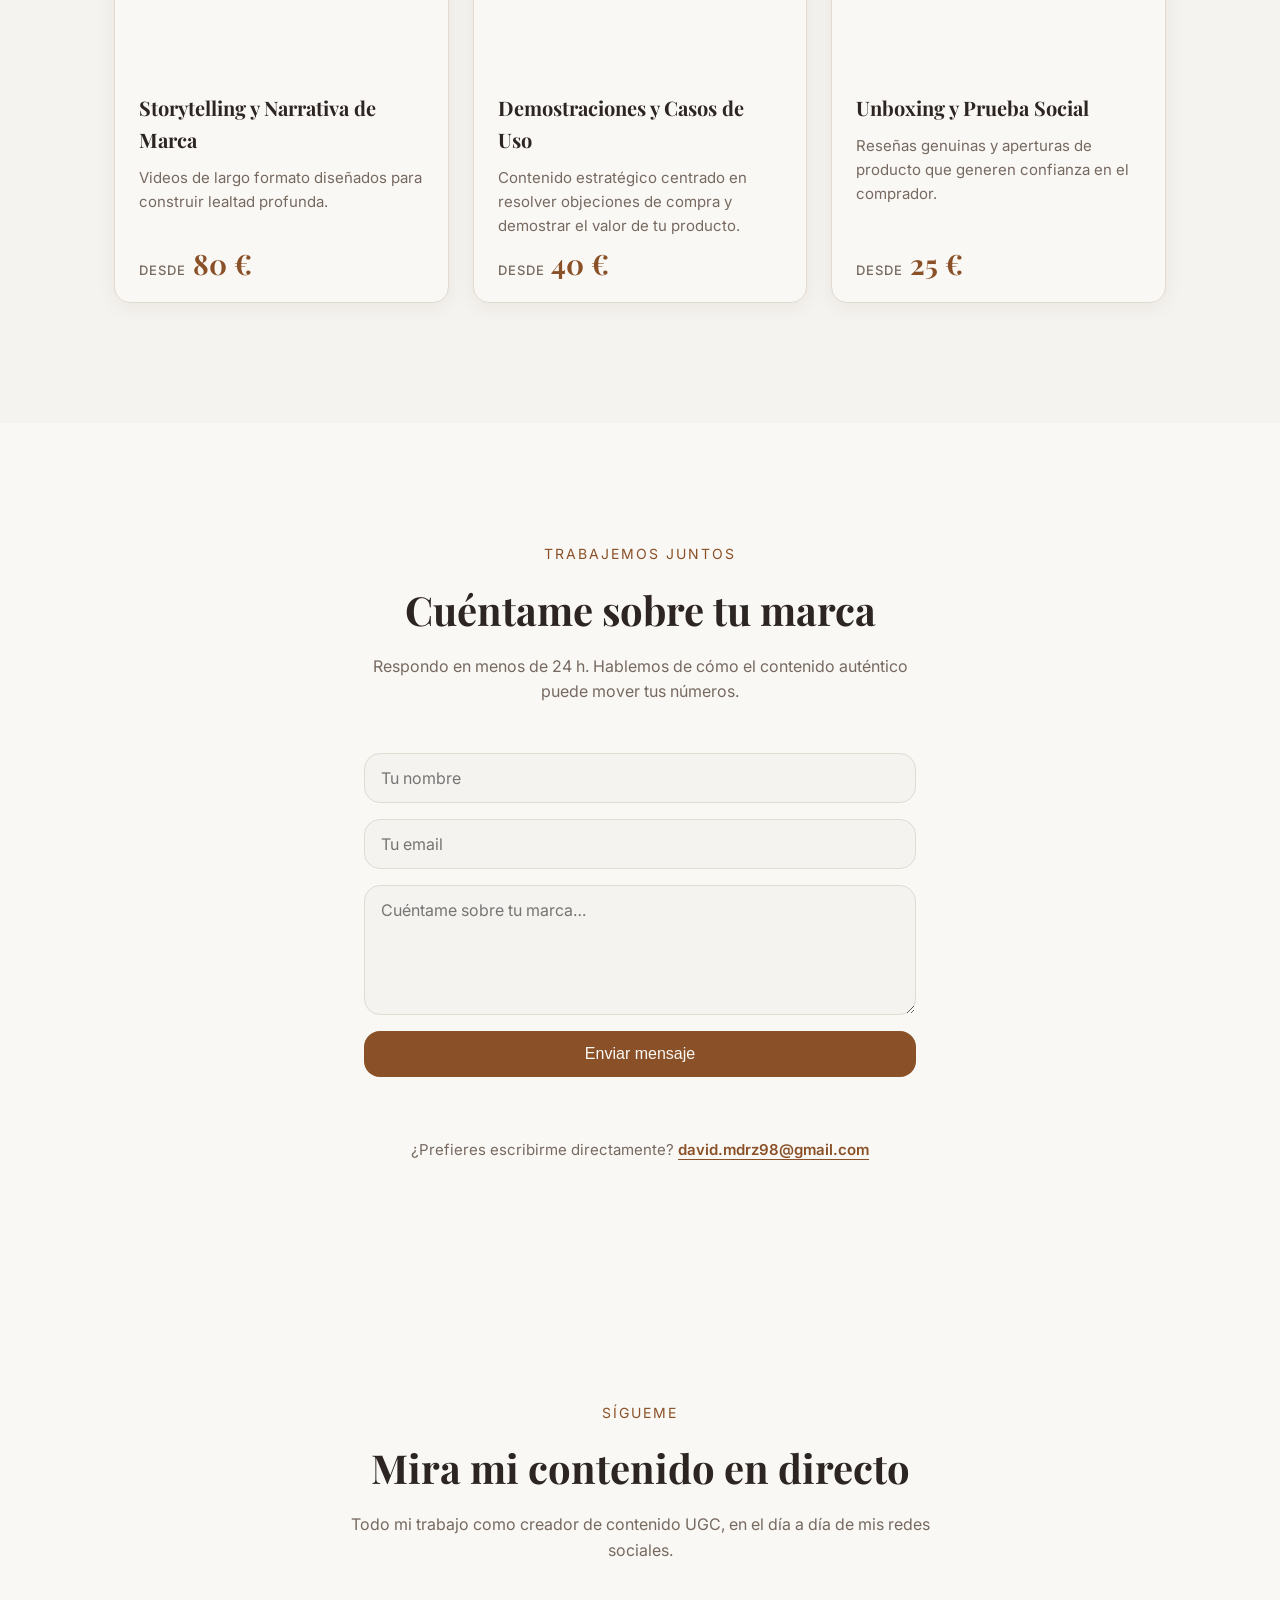
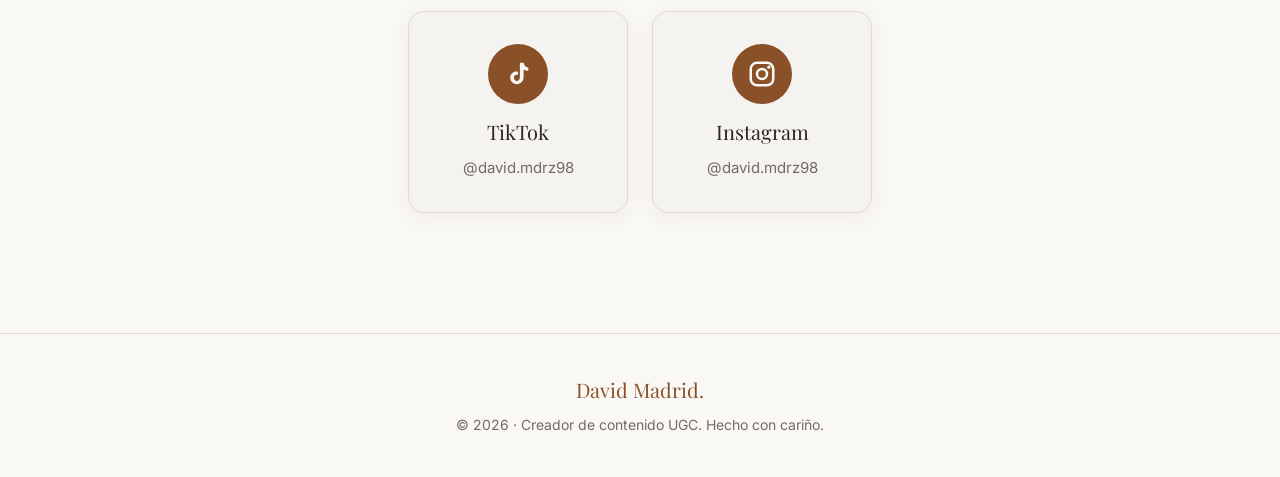
==== commit 267be348: "Rename 'Nichos' to 'Especialidades' in navigation" ====
--- a/index.html
+++ b/index.html
@@ -18,7 +18,7 @@
     <button class="nav-toggle" aria-label="Abrir menú" aria-expanded="false">☰</button>
     <ul class="nav-links">
       <li><a href="#sobre-mi">Sobre mí</a></li>
-      <li><a href="#nichos">Nichos</a></li>
+      <li><a href="#nichos">Especialidades</a></li>
       <li><a href="#servicios">Servicios</a></li>
       <li><a href="#redes">Sígueme</a></li>
     </ul>
@@ -208,4 +208,4 @@
 </footer>
 <script src="js/main.js"></script>
 </body>
-</html>+</html>
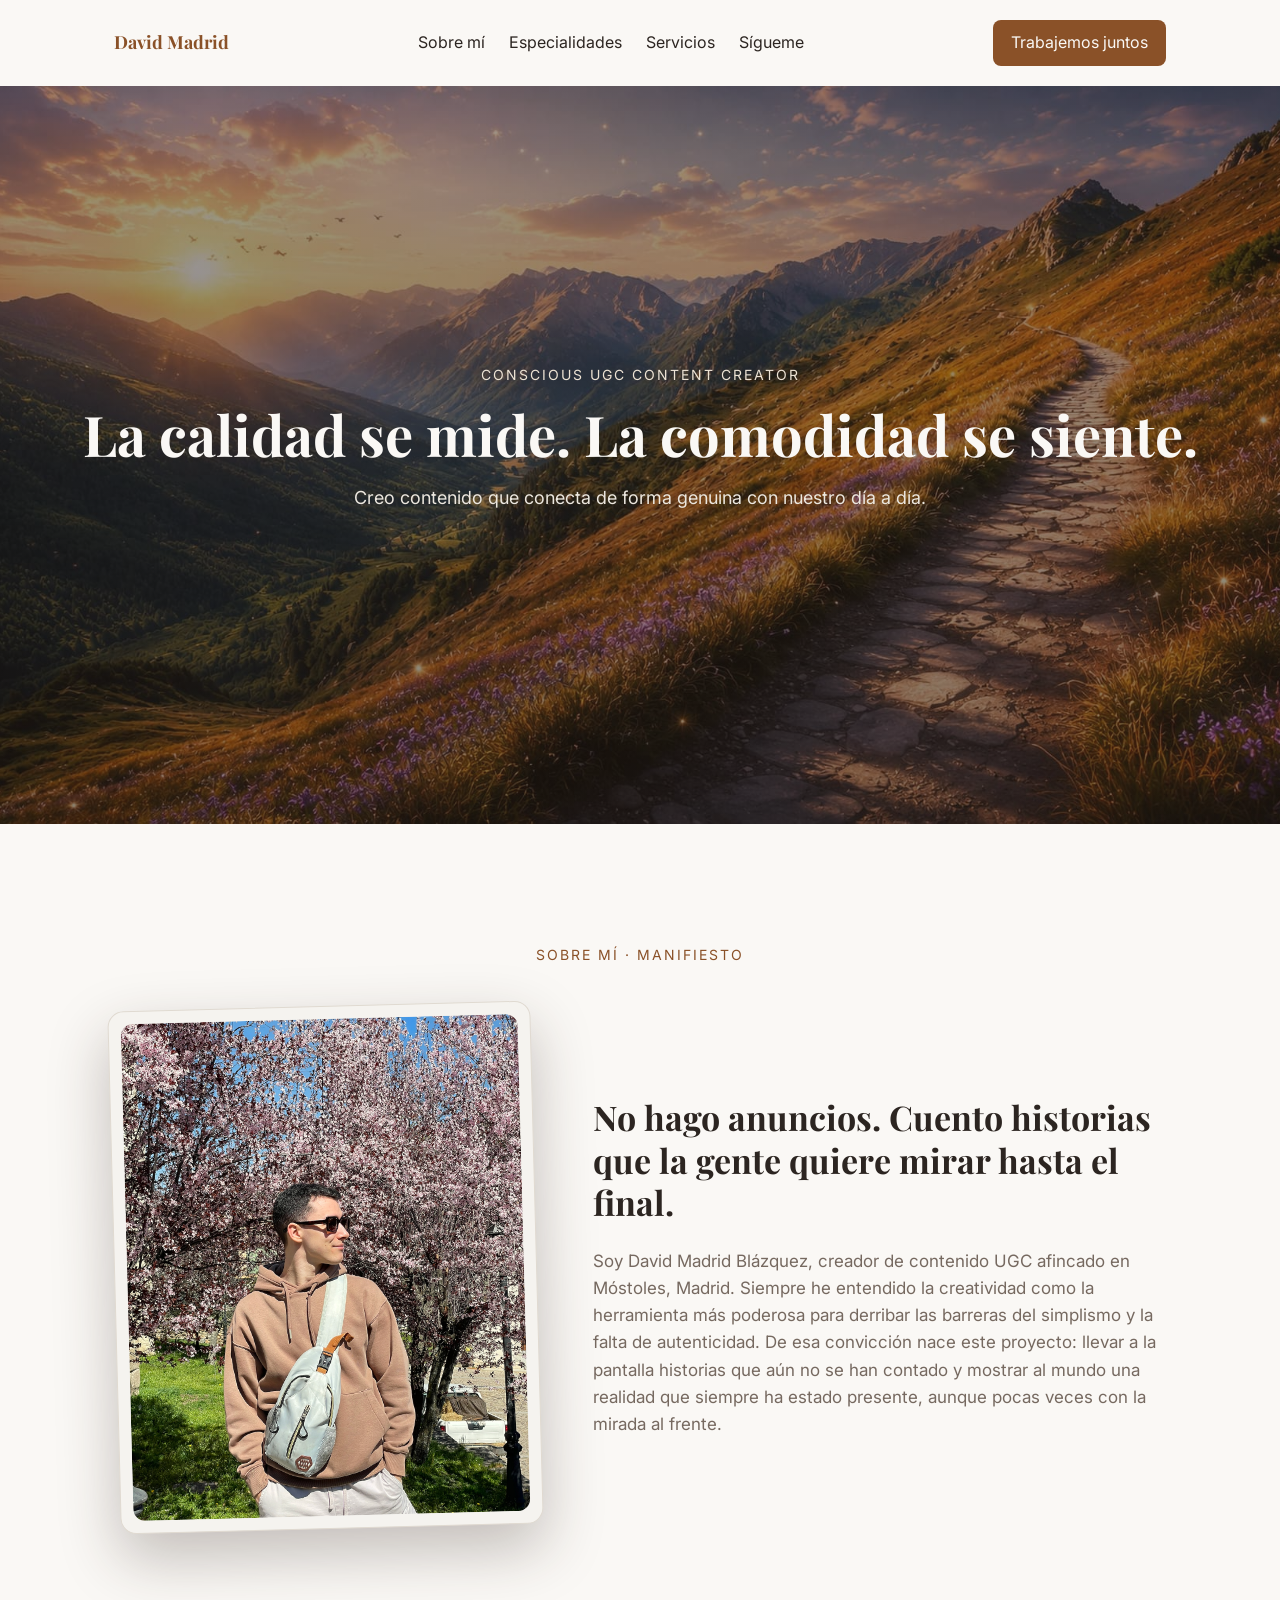
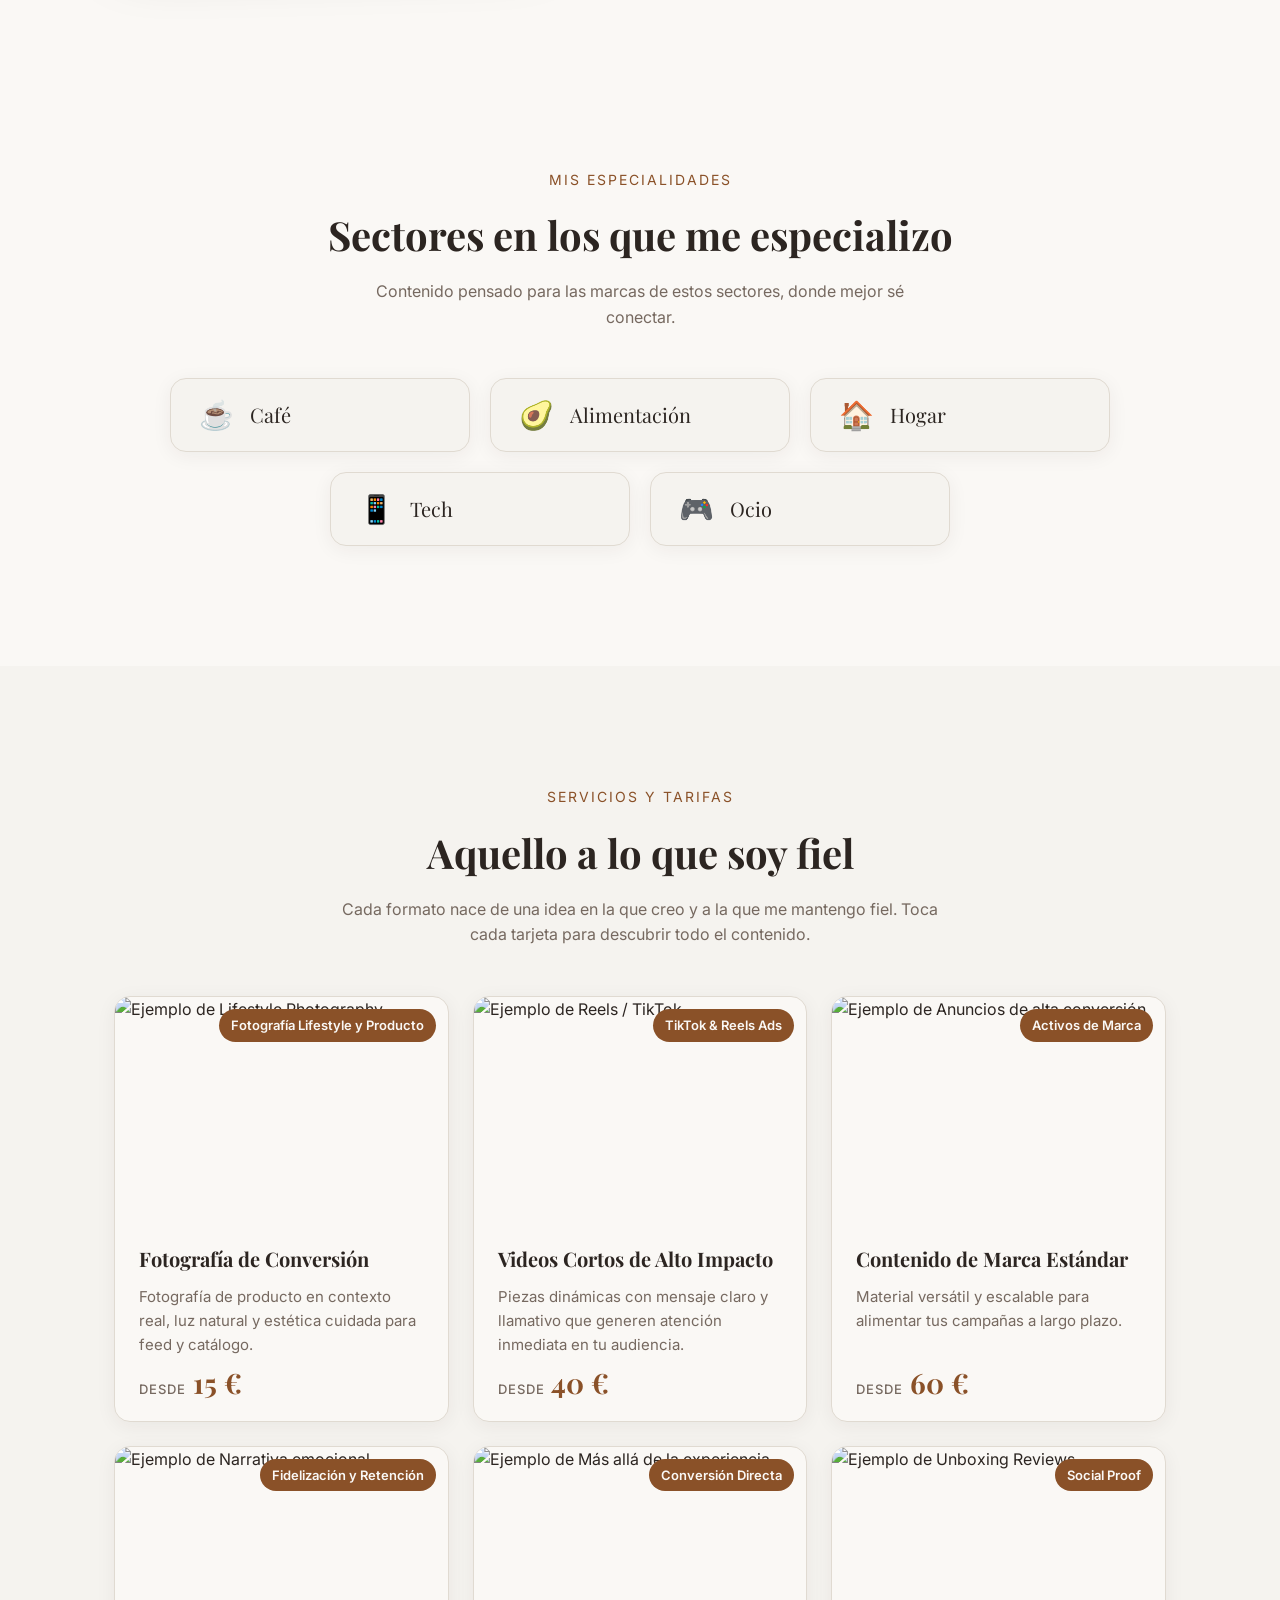
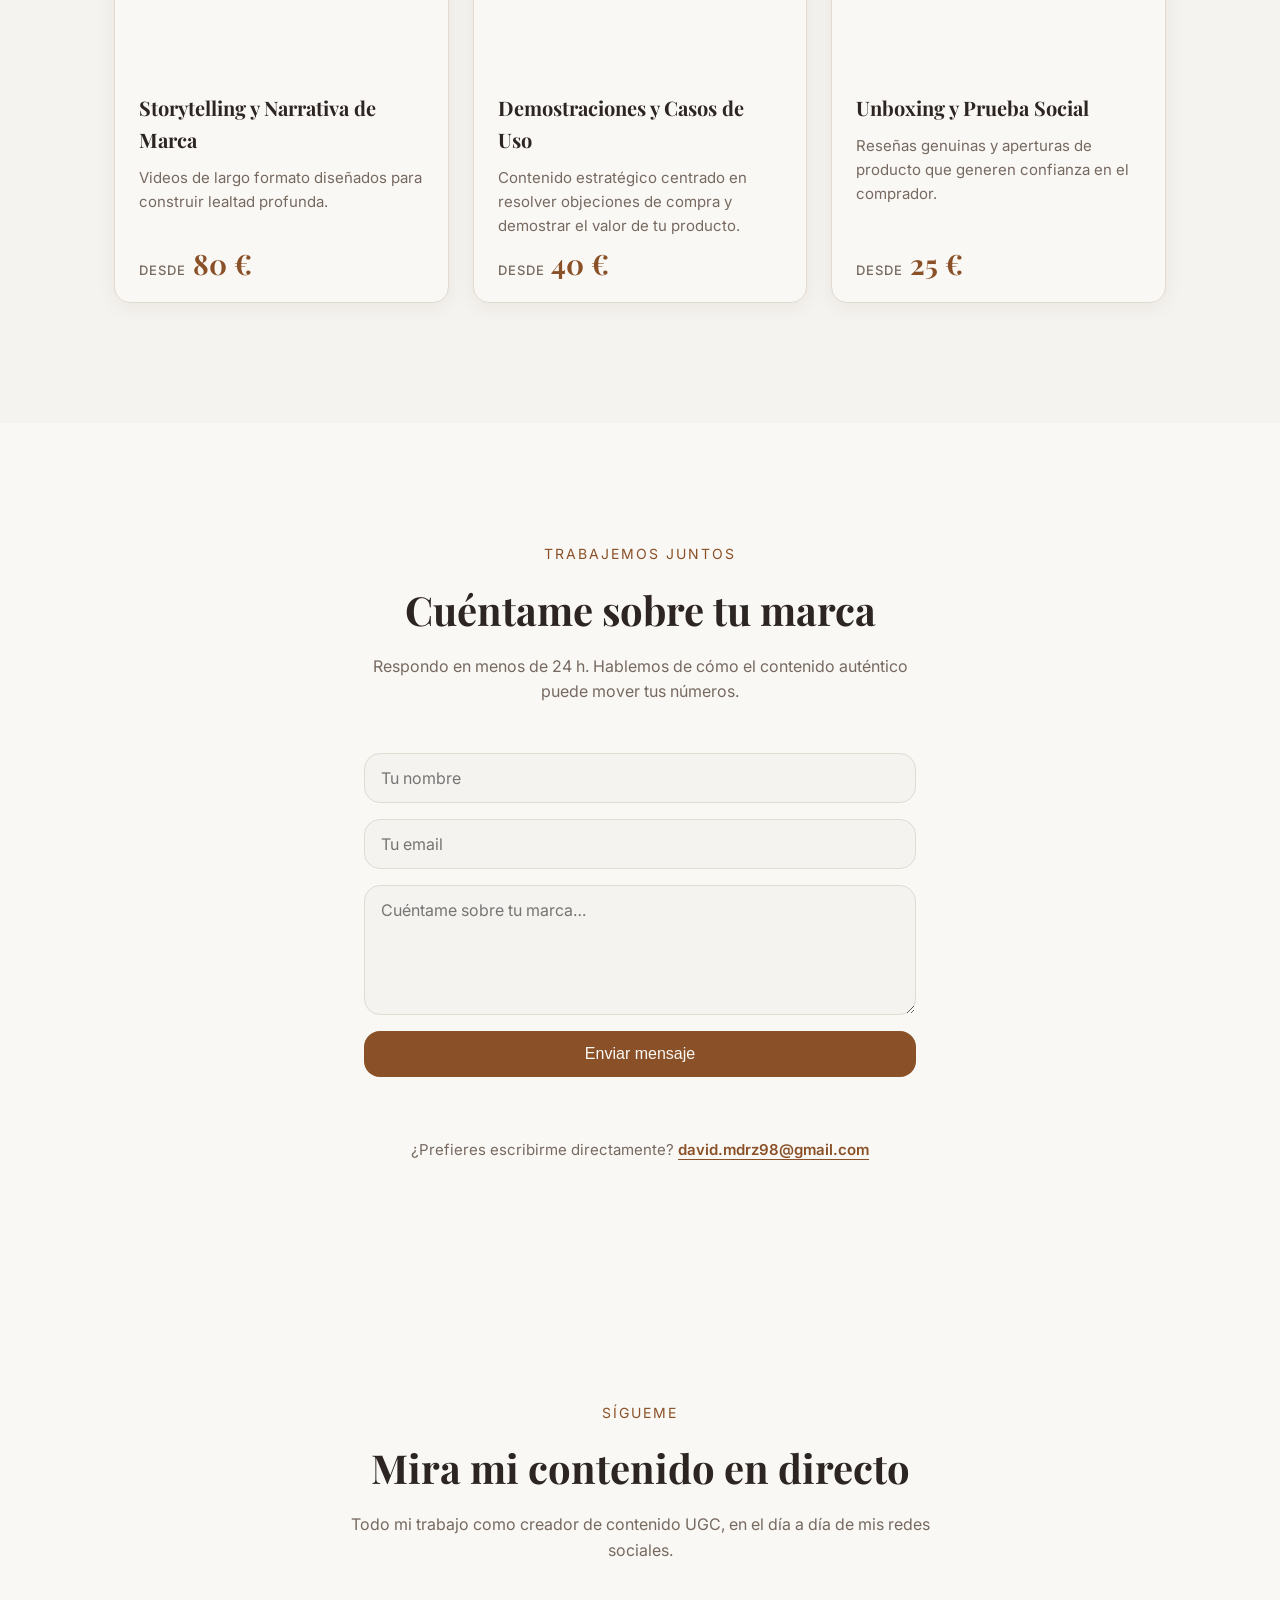
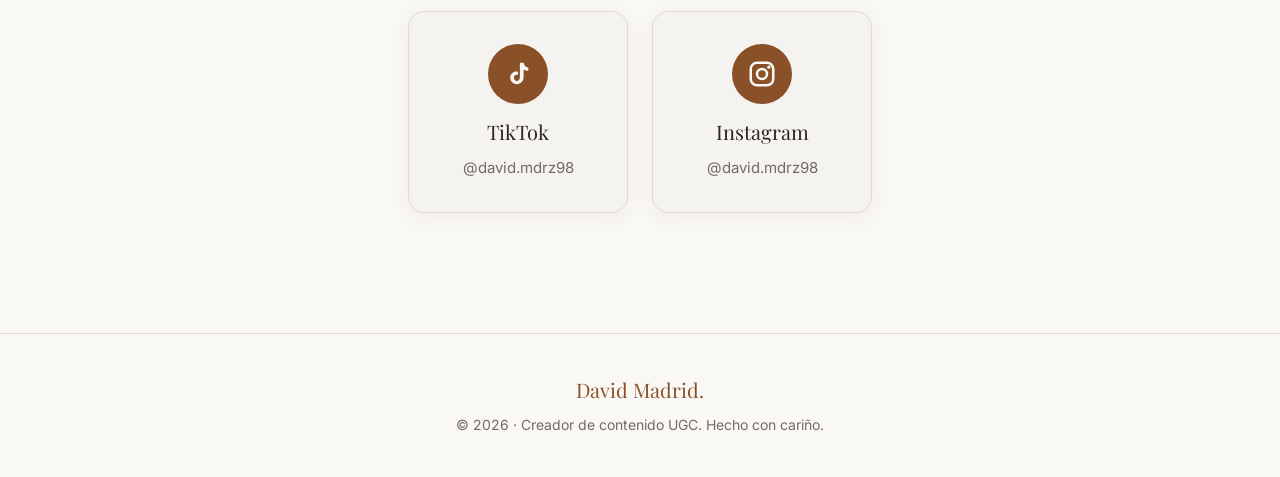
==== commit af9d73eb: "Limpieza v1.0: corrige erratas, elimina código y archivos redundantes - Corrige erratas: título de p" ====
--- a/index.html
+++ b/index.html
@@ -3,7 +3,7 @@
 <head>
   <meta charset="UTF-8">
   <meta name="viewport" content="width=device-width, initial-scale=1.0">
-  <title>Tu Nombre · Creador de contenido UGC</title>
+  <title>David Madrid · Creador de contenido UGC</title>
   <meta name="description" content="Portafolio de contenido UGC: lifestyle, Reels/TikTok orgánicos y anuncios de alta conversión.">
   <link rel="stylesheet" href="css/styles.css">
   <link rel="preconnect" href="https://fonts.googleapis.com">
@@ -18,7 +18,7 @@
     <button class="nav-toggle" aria-label="Abrir menú" aria-expanded="false">☰</button>
     <ul class="nav-links">
       <li><a href="#sobre-mi">Sobre mí</a></li>
-      <li><a href="#nichos">Especialidades</a></li>
+      <li><a href="#especialidades">Especialidades</a></li>
       <li><a href="#servicios">Servicios</a></li>
       <li><a href="#redes">Sígueme</a></li>
     </ul>
@@ -27,8 +27,6 @@
 
   <!-- HERO (portada) -->
   <header class="hero" id="inicio">
-
-    <!-- 👇 ESTO LO ESCRIBES TÚ (tu tarea) -->
     <p class="eyebrow">Conscious UGC Content Creator</p>
     <h1 class="headline">La calidad se mide. La comodidad se siente.</h1>
     <p class="subheadline">Creo contenido que conecta de forma genuina con nuestro día a día.</p>
@@ -38,7 +36,6 @@
   <section class="about" id="sobre-mi">
     <p class="about-title">Sobre mí · Manifiesto</p>
     <div class="about-content">
-      <!-- 👇 Reemplaza esta imagen por tu foto (ponla en css/images/ y cambia el src) -->
       <div class="about-photo">
         <img src="css/images/Imagen_sobremí.jpeg" alt="David Madrid Blázquez, creador de contenido UGC">
       </div>
@@ -50,7 +47,7 @@
   </section>
 
   <!-- NICHOS / SECTORES -->
-  <section class="niches" id="nichos">
+  <section class="niches" id="especialidades">
     <p class="section-eyebrow">Mis especialidades</p>
     <h2 class="section-title">Sectores en los que me especializo</h2>
     <p class="section-subtitle">Contenido pensado para las marcas de estos sectores, donde mejor sé conectar.</p>
@@ -91,7 +88,7 @@
         </div>
         <div class="case-body">
           <h3 class="case-name">Videos Cortos de Alto Impacto</h3>
-          <p class="case-desc">Piezas dinámicas con mensaje claro y llamativo que generen atención inmediata en tu aduiencia</p>
+          <p class="case-desc">Piezas dinámicas con mensaje claro y llamativo que generen atención inmediata en tu audiencia.</p>
           <p class="case-price"><span class="case-price-from">desde</span> 40 €</p>
         </div>
       </a>
@@ -162,7 +159,7 @@
   <p class="section-subtitle">Respondo en menos de 24 h. Hablemos de cómo el contenido auténtico puede mover tus números.</p>
 
   <form class="contact-form" action="https://api.web3forms.com/submit" method="POST">
-    <!-- 👇 PEGA AQUÍ TU CLAVE de web3forms.com (reemplaza el texto entre comillas) -->
+    <!-- Clave de Web3Forms: es la que hace que el formulario llegue a tu correo -->
     <input type="hidden" name="access_key" value="410e92db-2788-4373-84cd-4486725bdcf0">
     <input type="hidden" name="subject" value="Nueva solicitud desde tu web UGC">
     <input type="text" name="nombre" placeholder="Tu nombre" required>
--- a/css/styles.css
+++ b/css/styles.css
@@ -53,9 +53,8 @@
   font-family: var(--font-heading);
   font-size: 18px;
   color: var(--color-accent);
-  font-weight: bold;
+  font-weight: 700;
   white-space: nowrap;  /* evita que el logo se rompa en varias líneas */
-  font-weight: 700;
 }
 
 /* Los enlaces del menú, en fila */
@@ -362,7 +361,7 @@
     order: 3;                            /* aparece debajo del logo/botón */
   }
   .nav-links.open { display: flex; }     /* visible solo con la clase .open */
-  .btn-cta { display: none; }            /* el CTA suelto se oculta (ya está "Contacto" en el menú) */
+  .btn-cta { display: none; }            /* el CTA suelto se oculta en móvil para aligerar la barra */
 
   /* Titulares más pequeños (56px es enorme en móvil) */
   .headline { font-size: 36px; }
@@ -382,7 +381,7 @@
   :root { --space-section: 64px; }
 }
 
-/* === BANDAS DE COLOR EN SECCIONES ALTERNAS === */
+/* === BANDA DE COLOR DE FONDO (sección Servicios) === */
 
 /* Evita una barra de scroll horizontal por el truco del 100vw */
 body {
@@ -407,7 +406,7 @@
   z-index: -1;                      /* la manda DETRÁS del contenido */
 }
 
-/* === TARJETAS CASO DE ESTUDIO (Servicios + Resultados) === */
+/* === TARJETAS CASO DE ESTUDIO (Servicios) === */
 .case-card {
   display: flex;
   flex-direction: column;
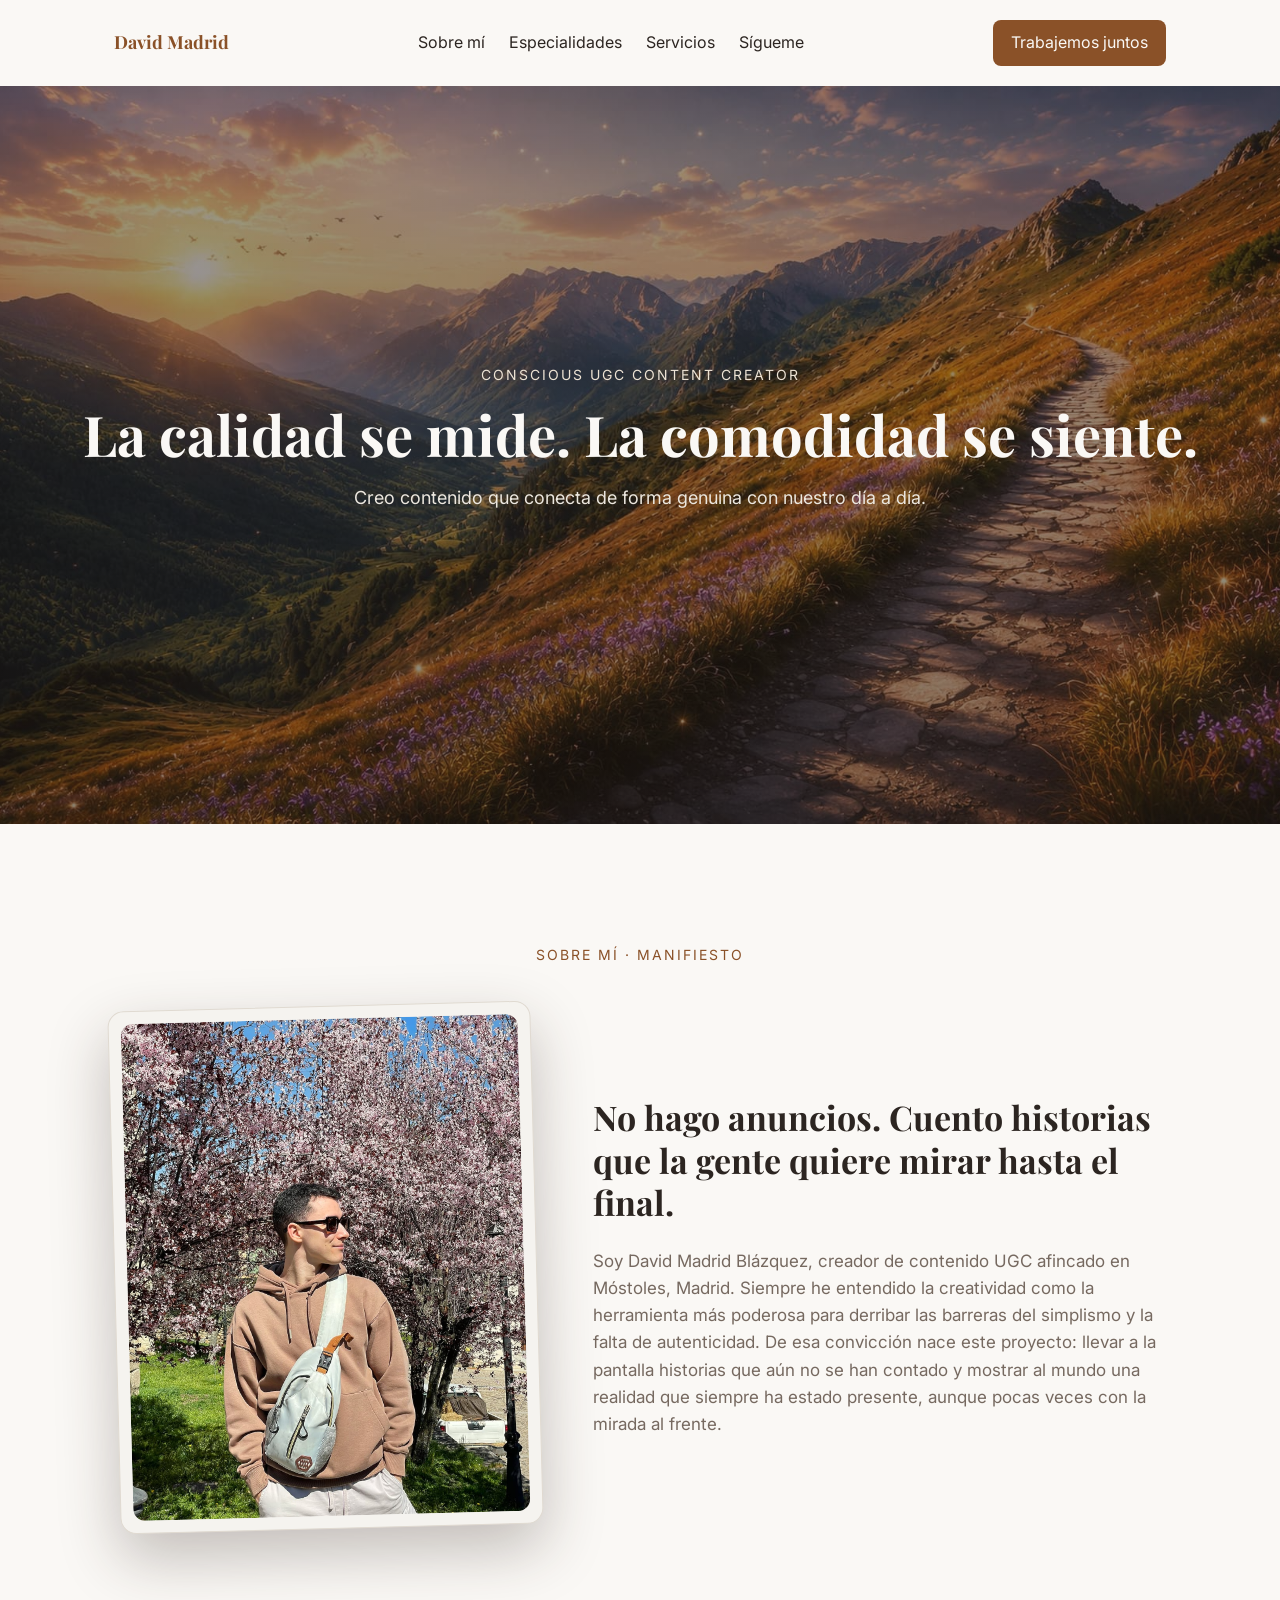
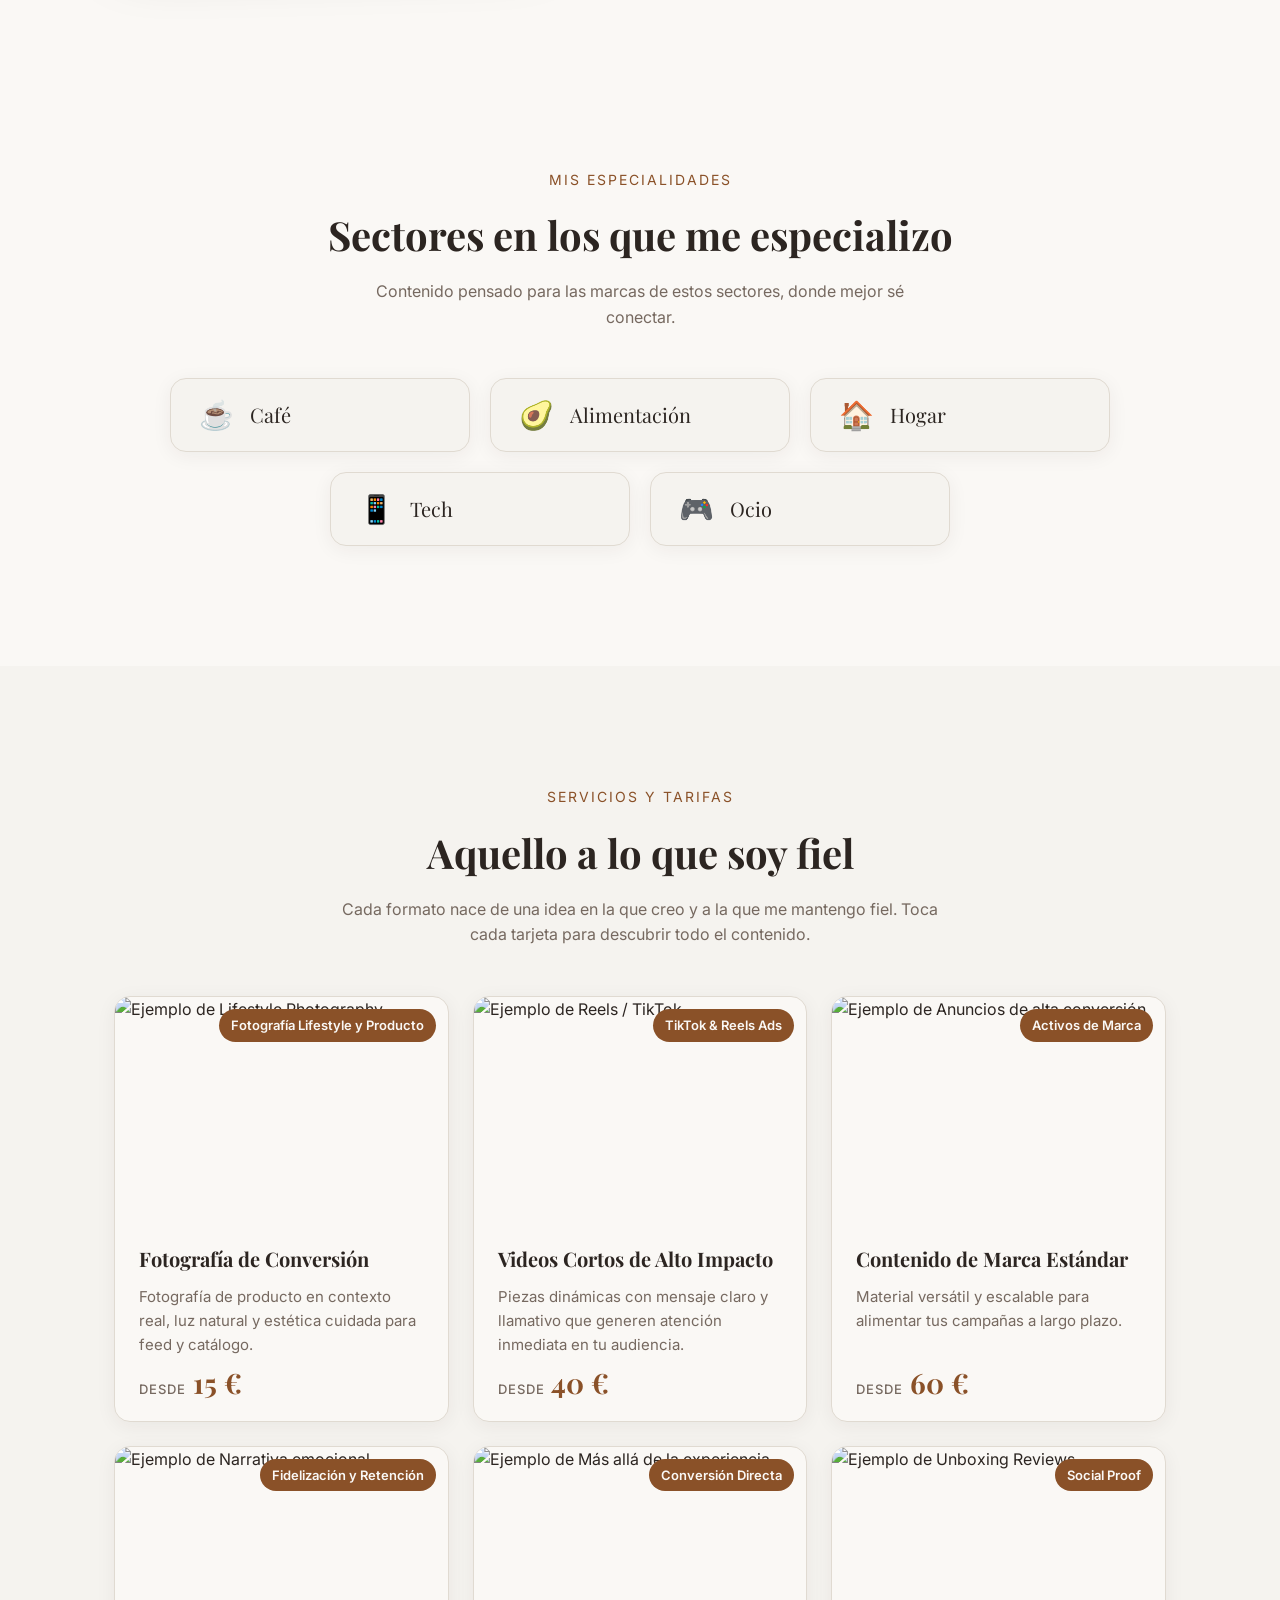
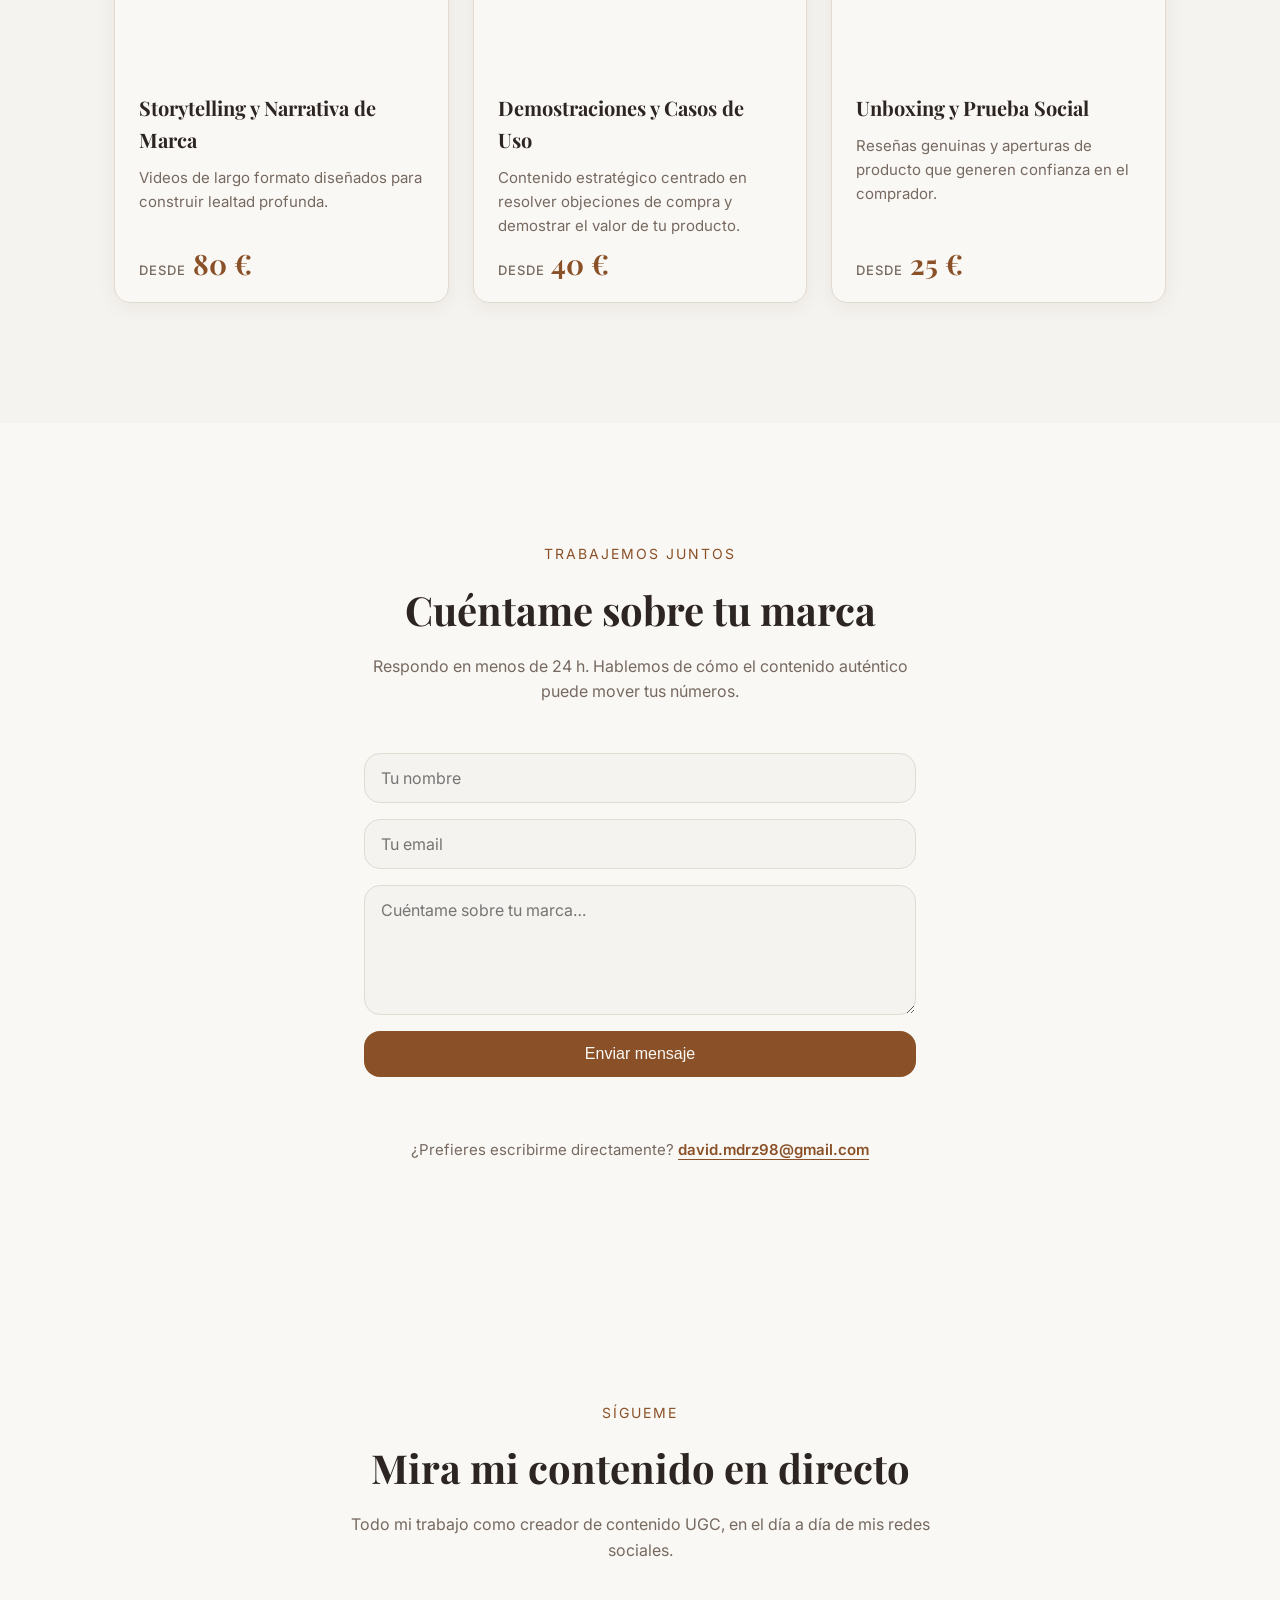
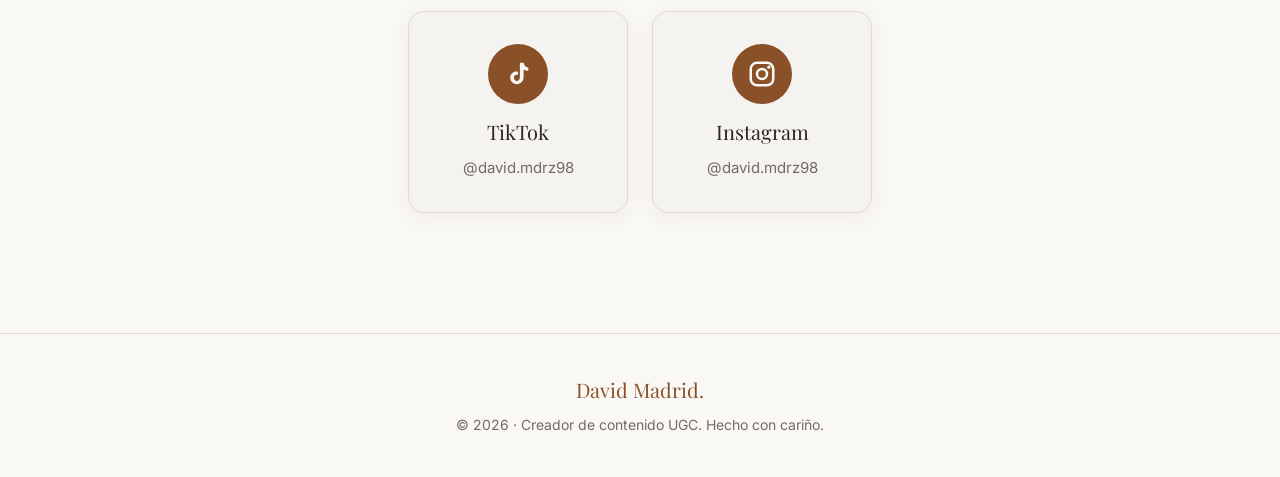
==== commit 84714ae4: "Cambios foto sobre_mí" ====
--- a/index.html
+++ b/index.html
@@ -37,7 +37,7 @@
     <p class="about-title">Sobre mí · Manifiesto</p>
     <div class="about-content">
       <div class="about-photo">
-        <img src="css/images/Imagen_sobremí.jpeg" alt="David Madrid Blázquez, creador de contenido UGC">
+        <img src="css/images/Imagen_sobremí.jpg" alt="David Madrid Blázquez, creador de contenido UGC">
       </div>
       <div class="about-text">
         <h2 class="about-headline">No hago anuncios. Cuento historias que la gente quiere mirar hasta el final.</h2>
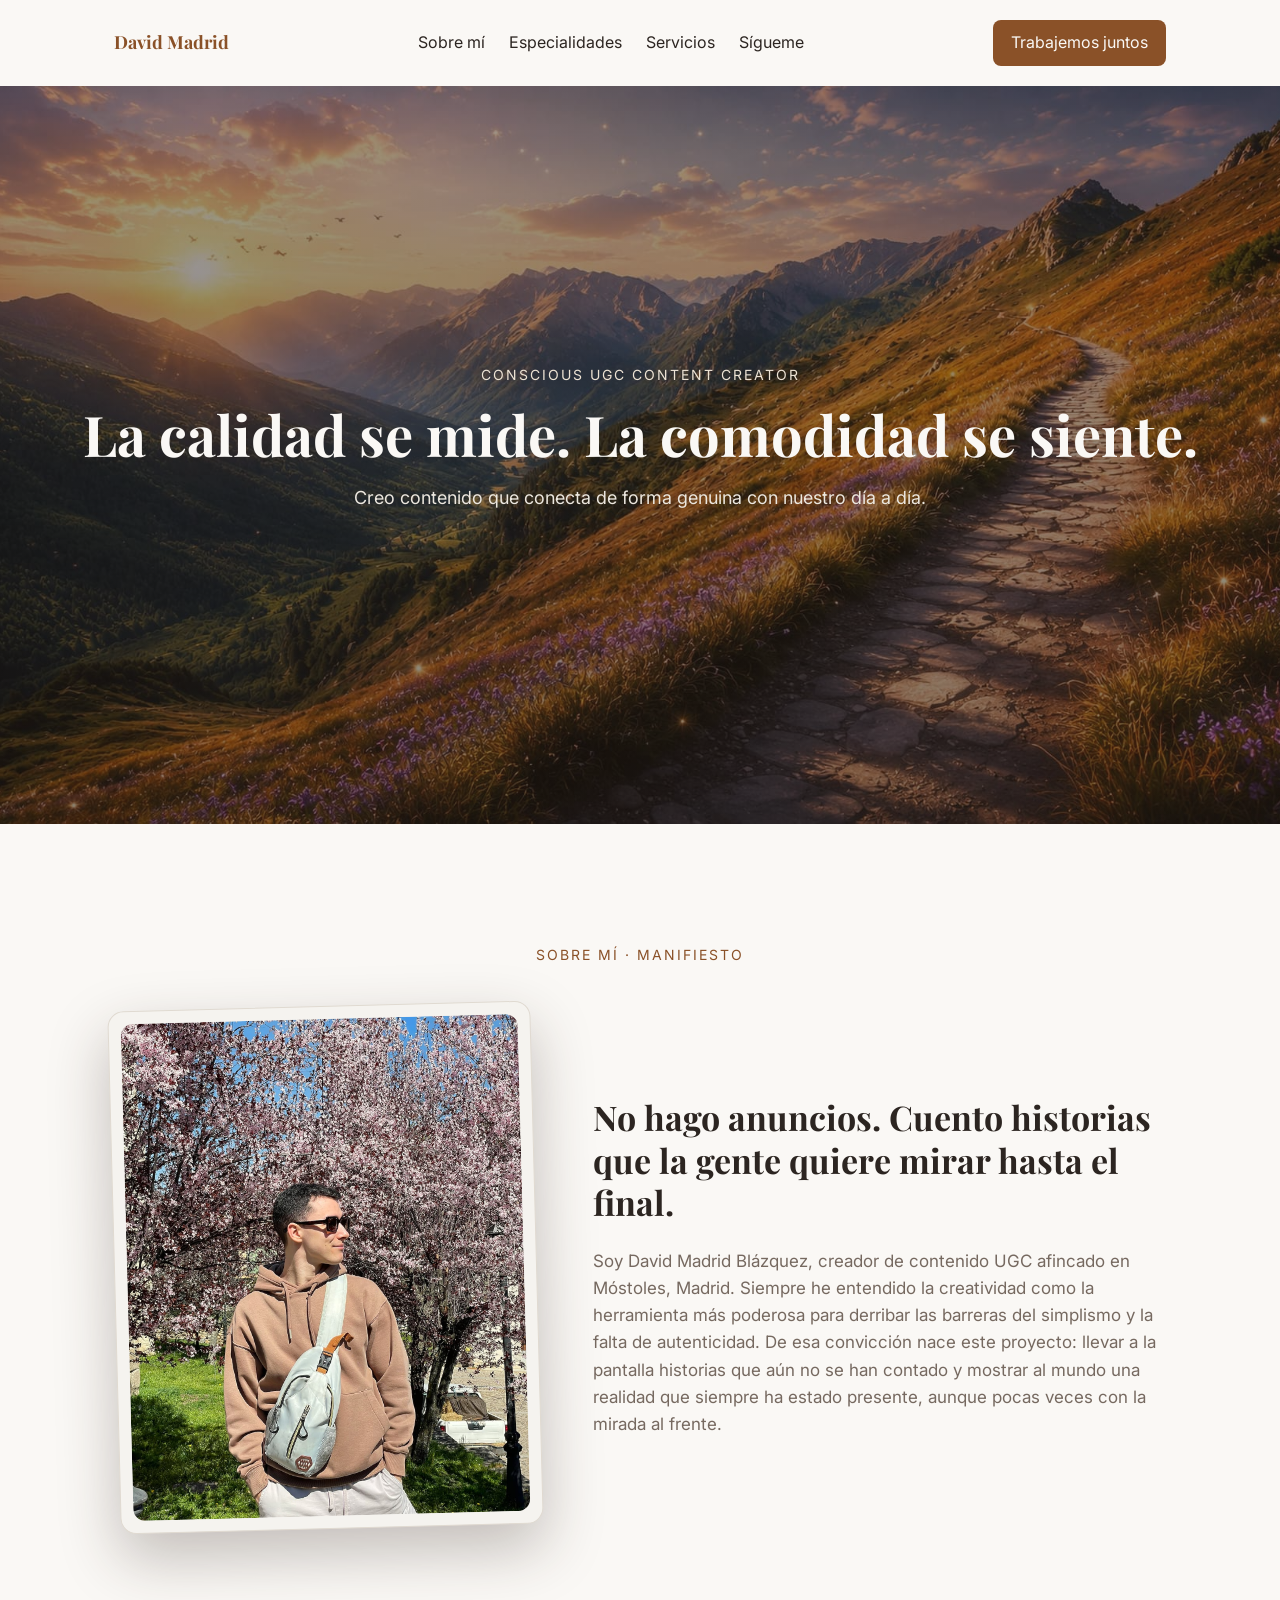
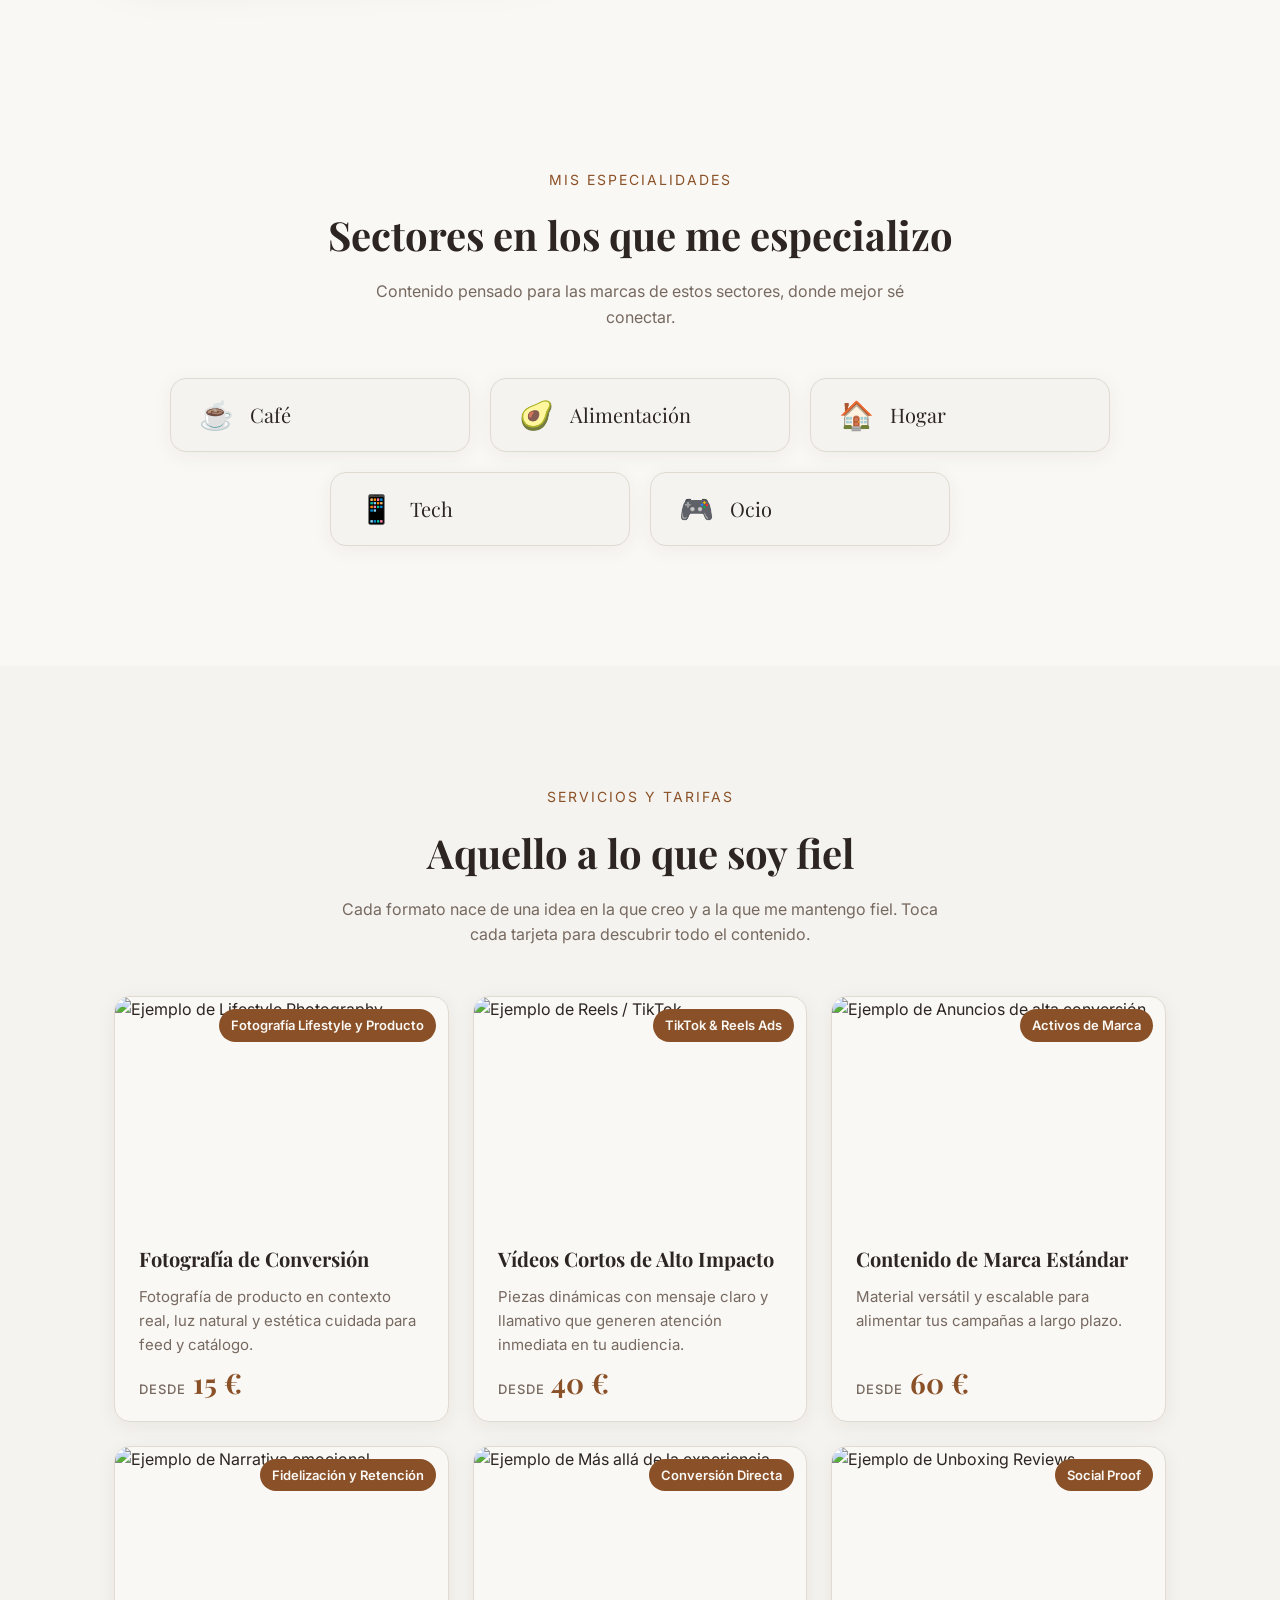
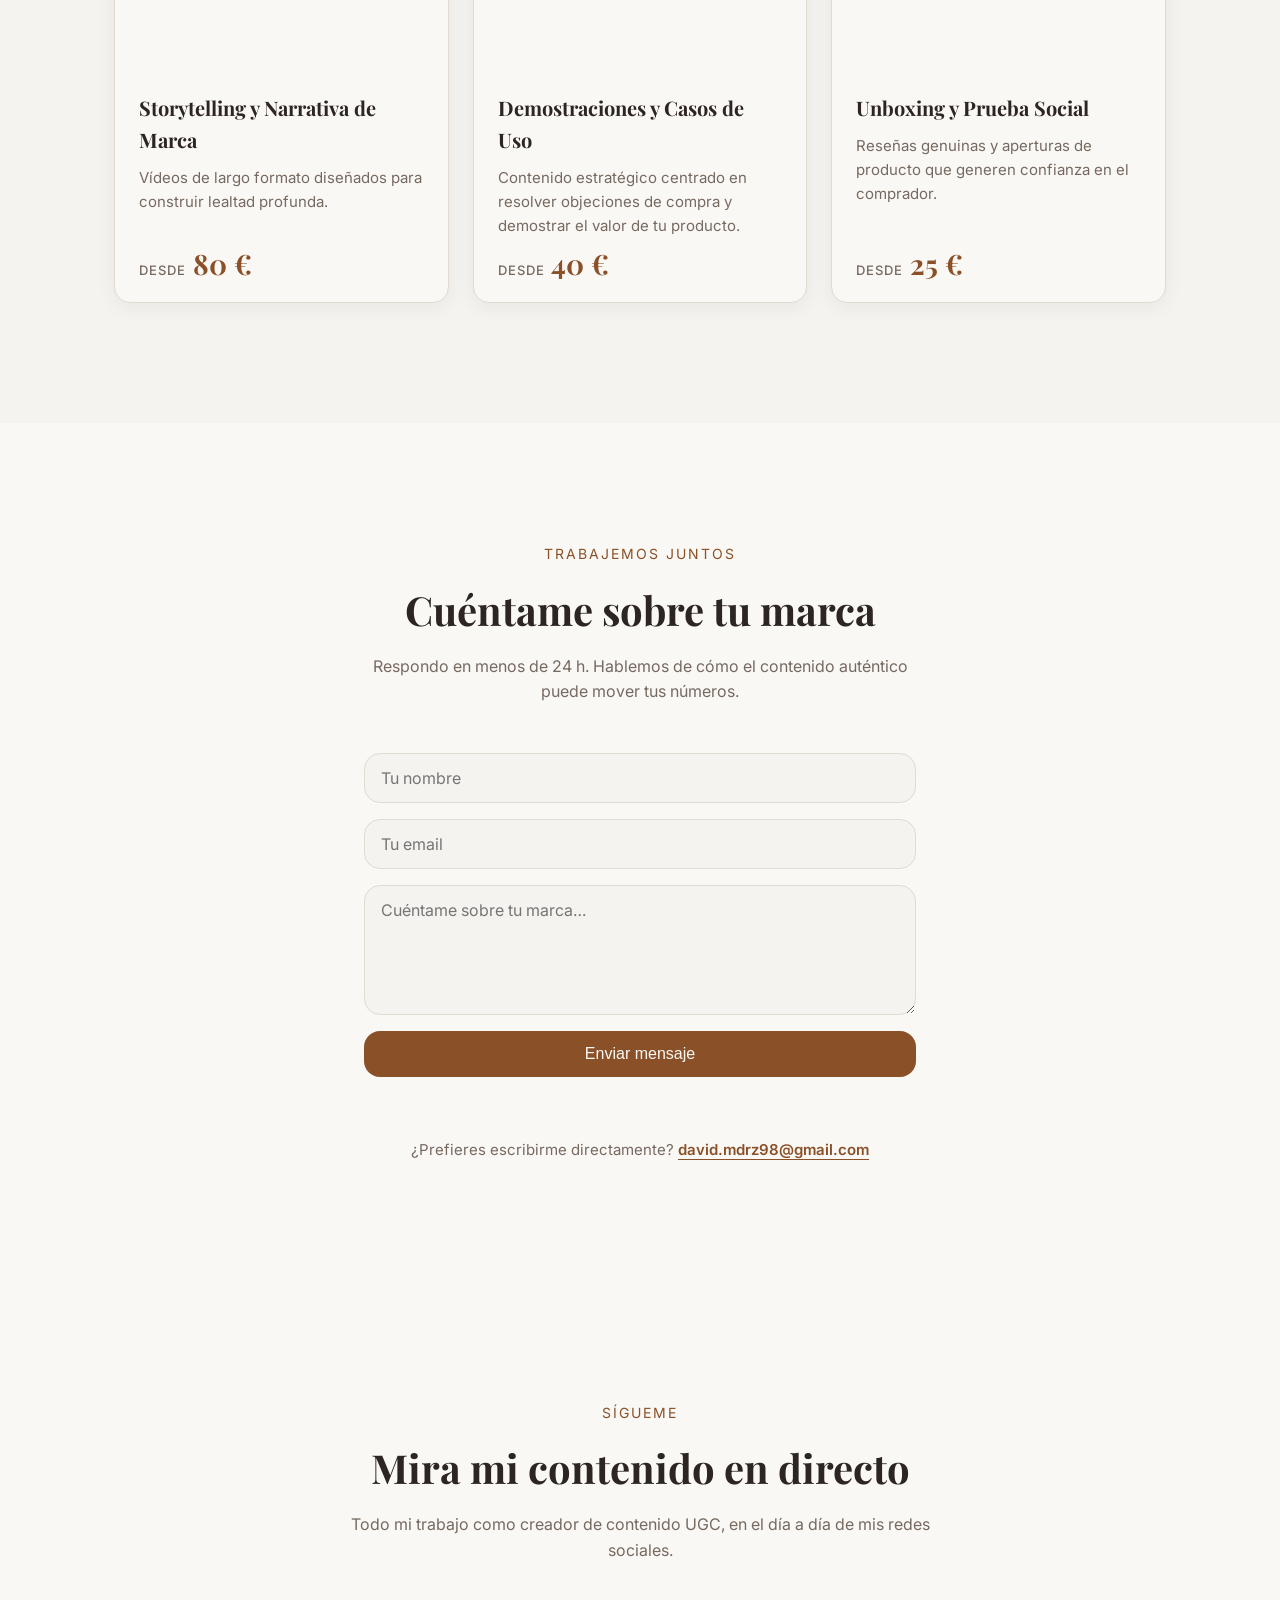
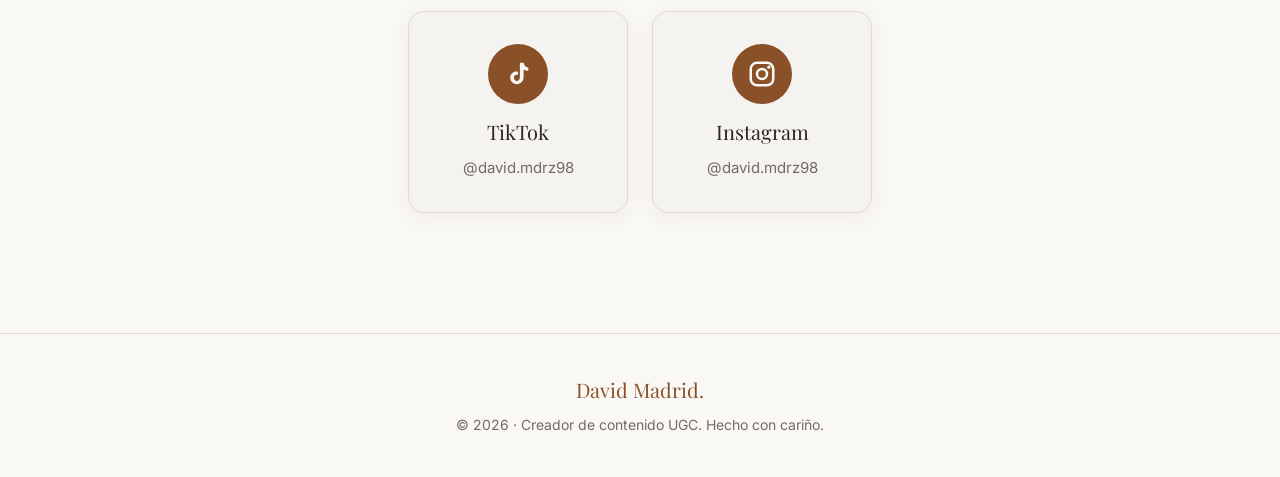
==== commit 5e5e69cc: "Cambios 19-07-2026 Parte 5" ====
--- a/index.html
+++ b/index.html
@@ -21,6 +21,7 @@
       <li><a href="#especialidades">Especialidades</a></li>
       <li><a href="#servicios">Servicios</a></li>
       <li><a href="#redes">Sígueme</a></li>
+      <li class="nav-cta-mobile"><a href="#trabajemos">Trabajemos juntos</a></li>
     </ul>
     <a href="#trabajemos" class="btn-cta">Trabajemos juntos</a>
   </nav>
@@ -87,7 +88,7 @@
           <span class="case-metric">TikTok & Reels Ads</span>
         </div>
         <div class="case-body">
-          <h3 class="case-name">Videos Cortos de Alto Impacto</h3>
+          <h3 class="case-name">Vídeos Cortos de Alto Impacto</h3>
           <p class="case-desc">Piezas dinámicas con mensaje claro y llamativo que generen atención inmediata en tu audiencia.</p>
           <p class="case-price"><span class="case-price-from">desde</span> 40 €</p>
         </div>
@@ -112,7 +113,7 @@
         </div>
         <div class="case-body">
           <h3 class="case-name">Storytelling y Narrativa de Marca</h3>
-          <p class="case-desc">Videos de largo formato diseñados para construir lealtad profunda.</p>
+          <p class="case-desc">Vídeos de largo formato diseñados para construir lealtad profunda.</p>
           <p class="case-price"><span class="case-price-from">desde</span> 80 €</p>
         </div>
       </a>
--- a/css/styles.css
+++ b/css/styles.css
@@ -62,6 +62,9 @@
   display: flex;
   gap: 24px;
 }
+
+/* Este enlace del menú solo se ve en móvil (en escritorio ya está el botón CTA) */
+.nav-cta-mobile { display: none; }
 
 /* El botón "Trabajemos juntos" */
 .btn-cta {
@@ -362,6 +365,7 @@
   }
   .nav-links.open { display: flex; }     /* visible solo con la clase .open */
   .btn-cta { display: none; }            /* el CTA suelto se oculta en móvil para aligerar la barra */
+  .nav-cta-mobile { display: block; }    /* ...pero "Trabajemos juntos" aparece dentro del menú */
 
   /* Titulares más pequeños (56px es enorme en móvil) */
   .headline { font-size: 36px; }
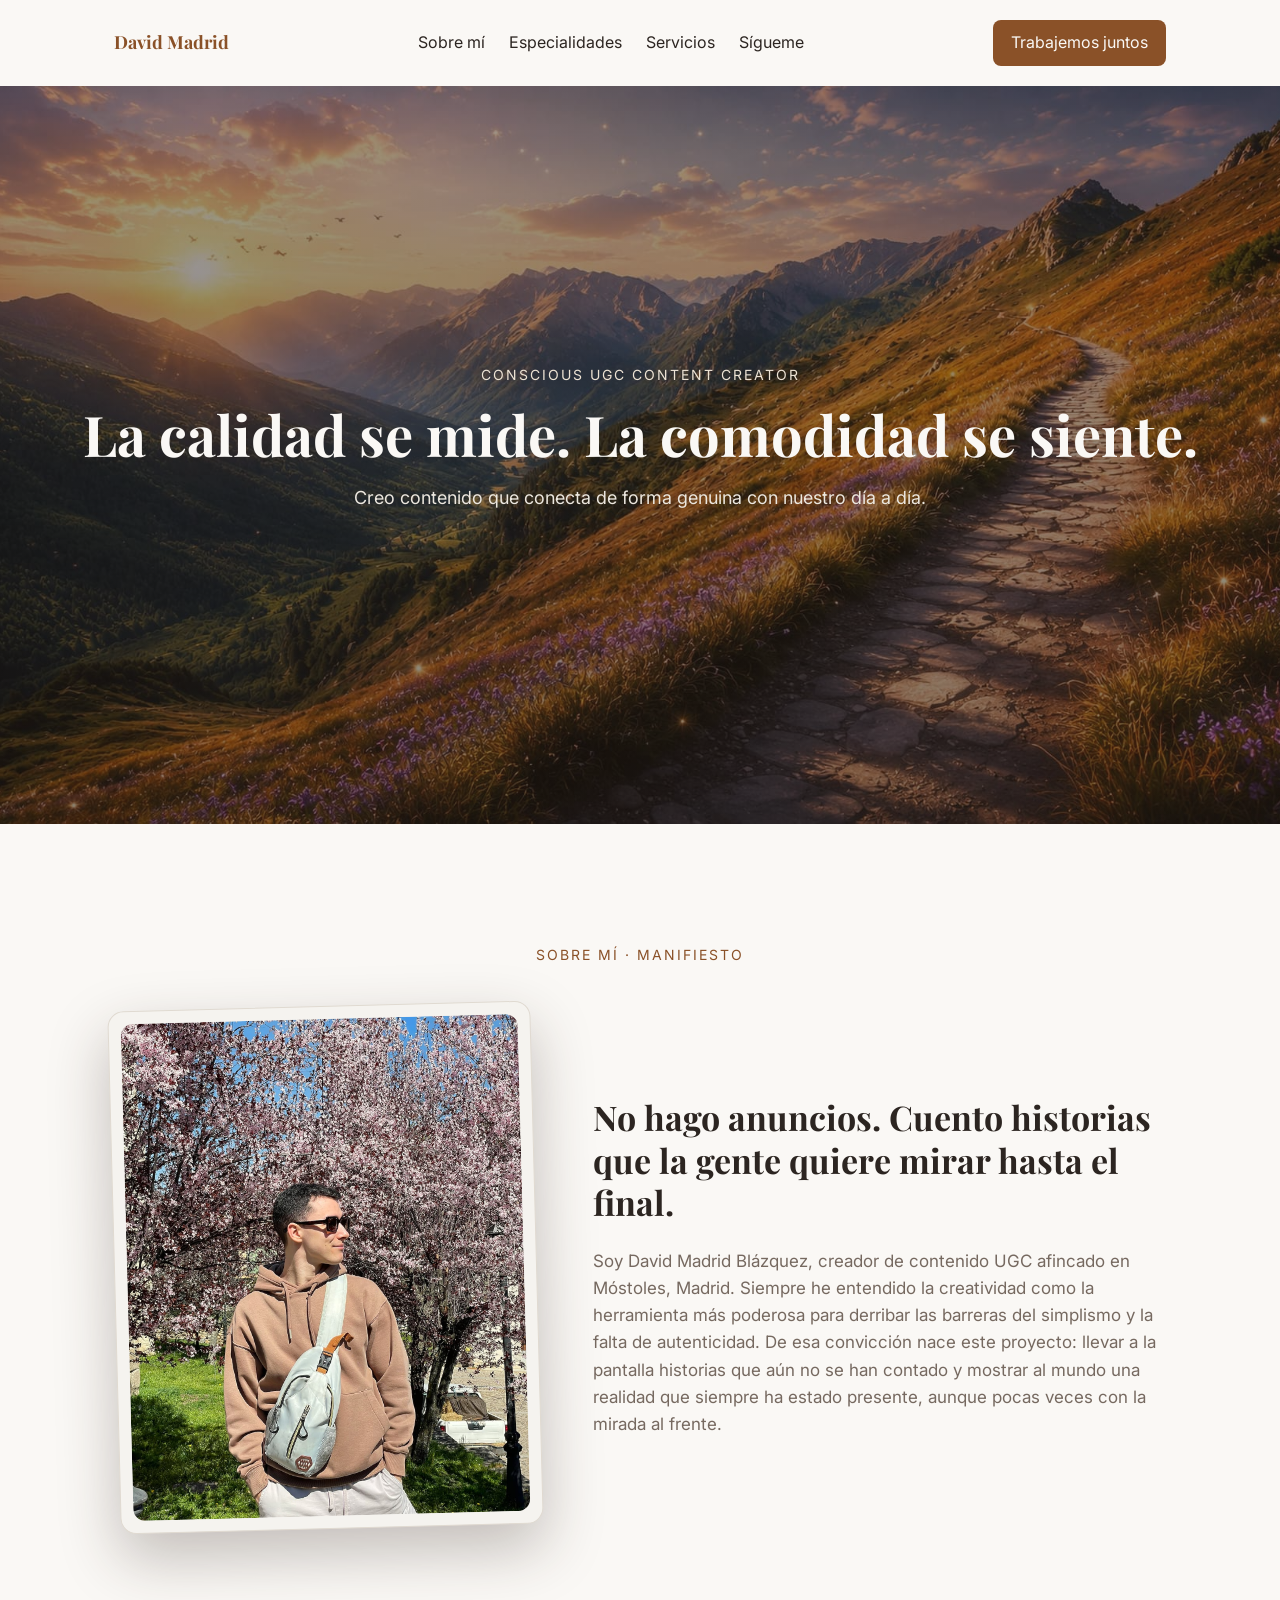
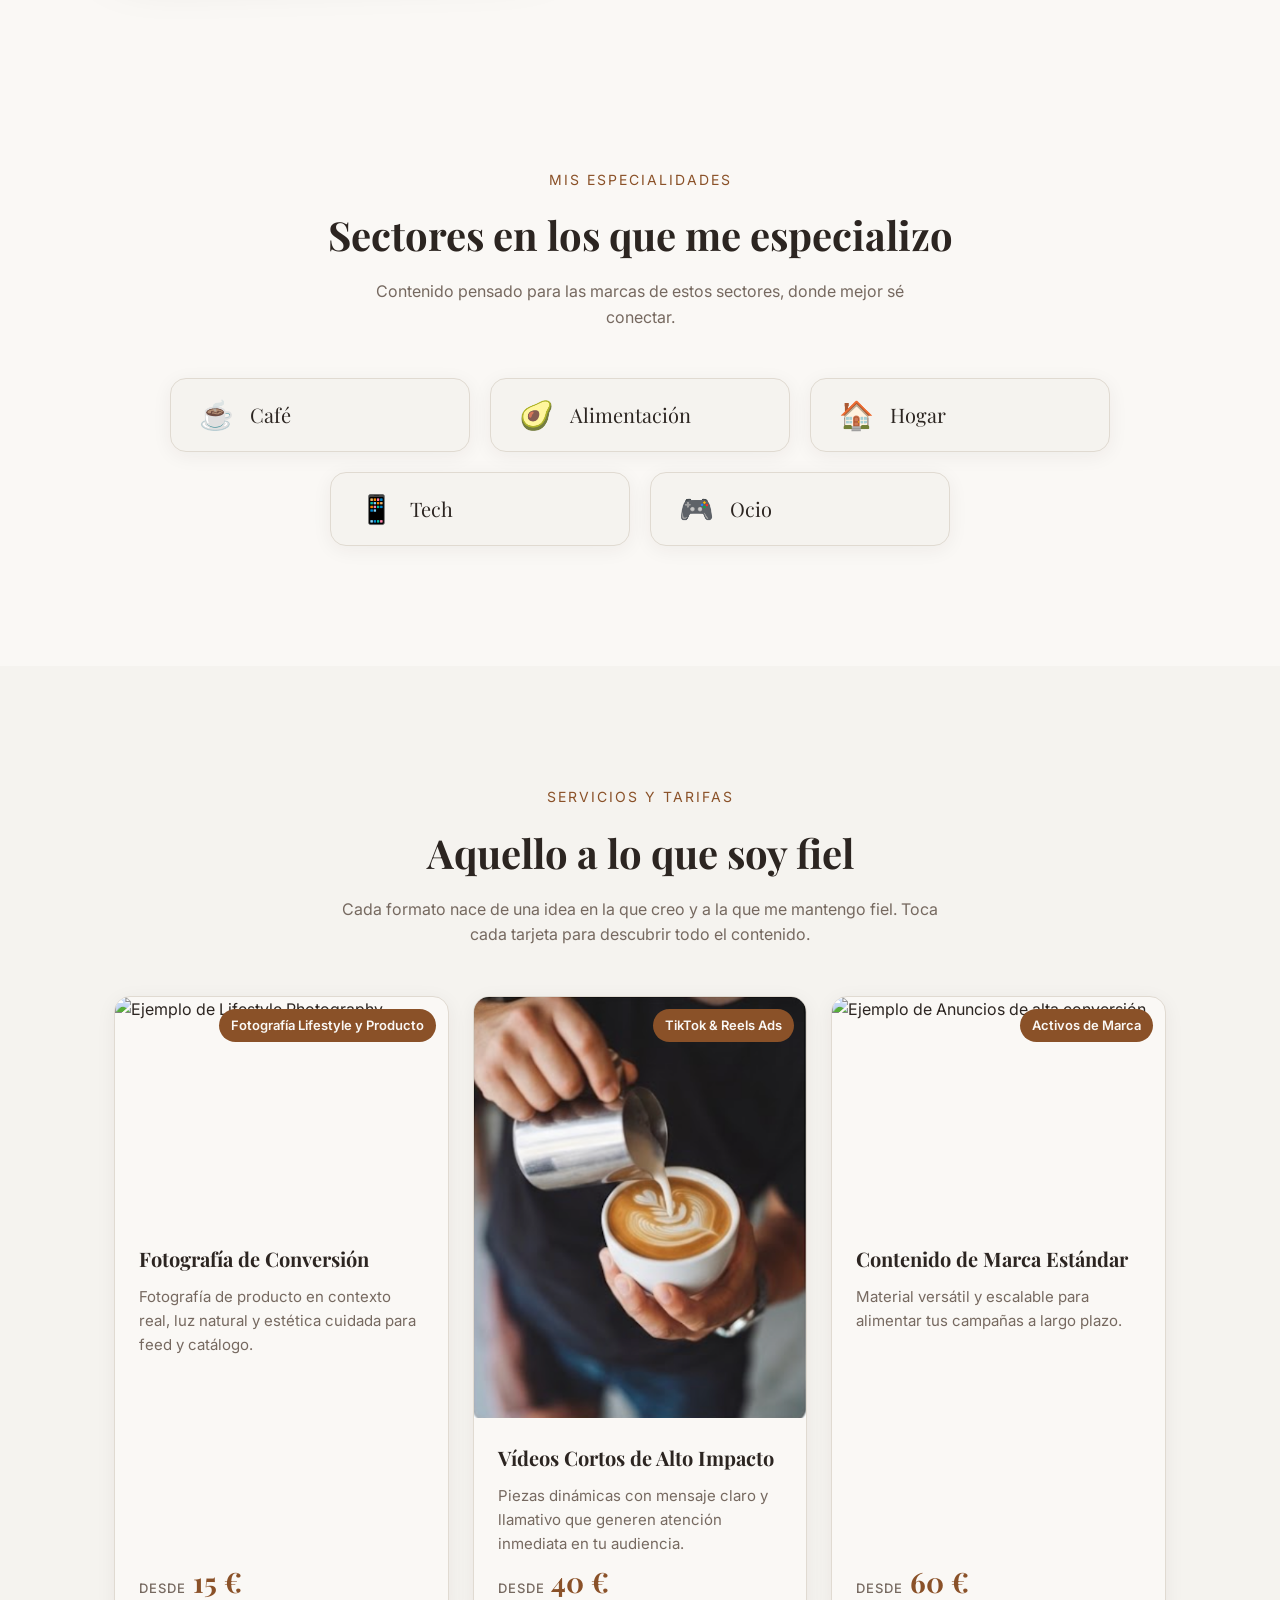
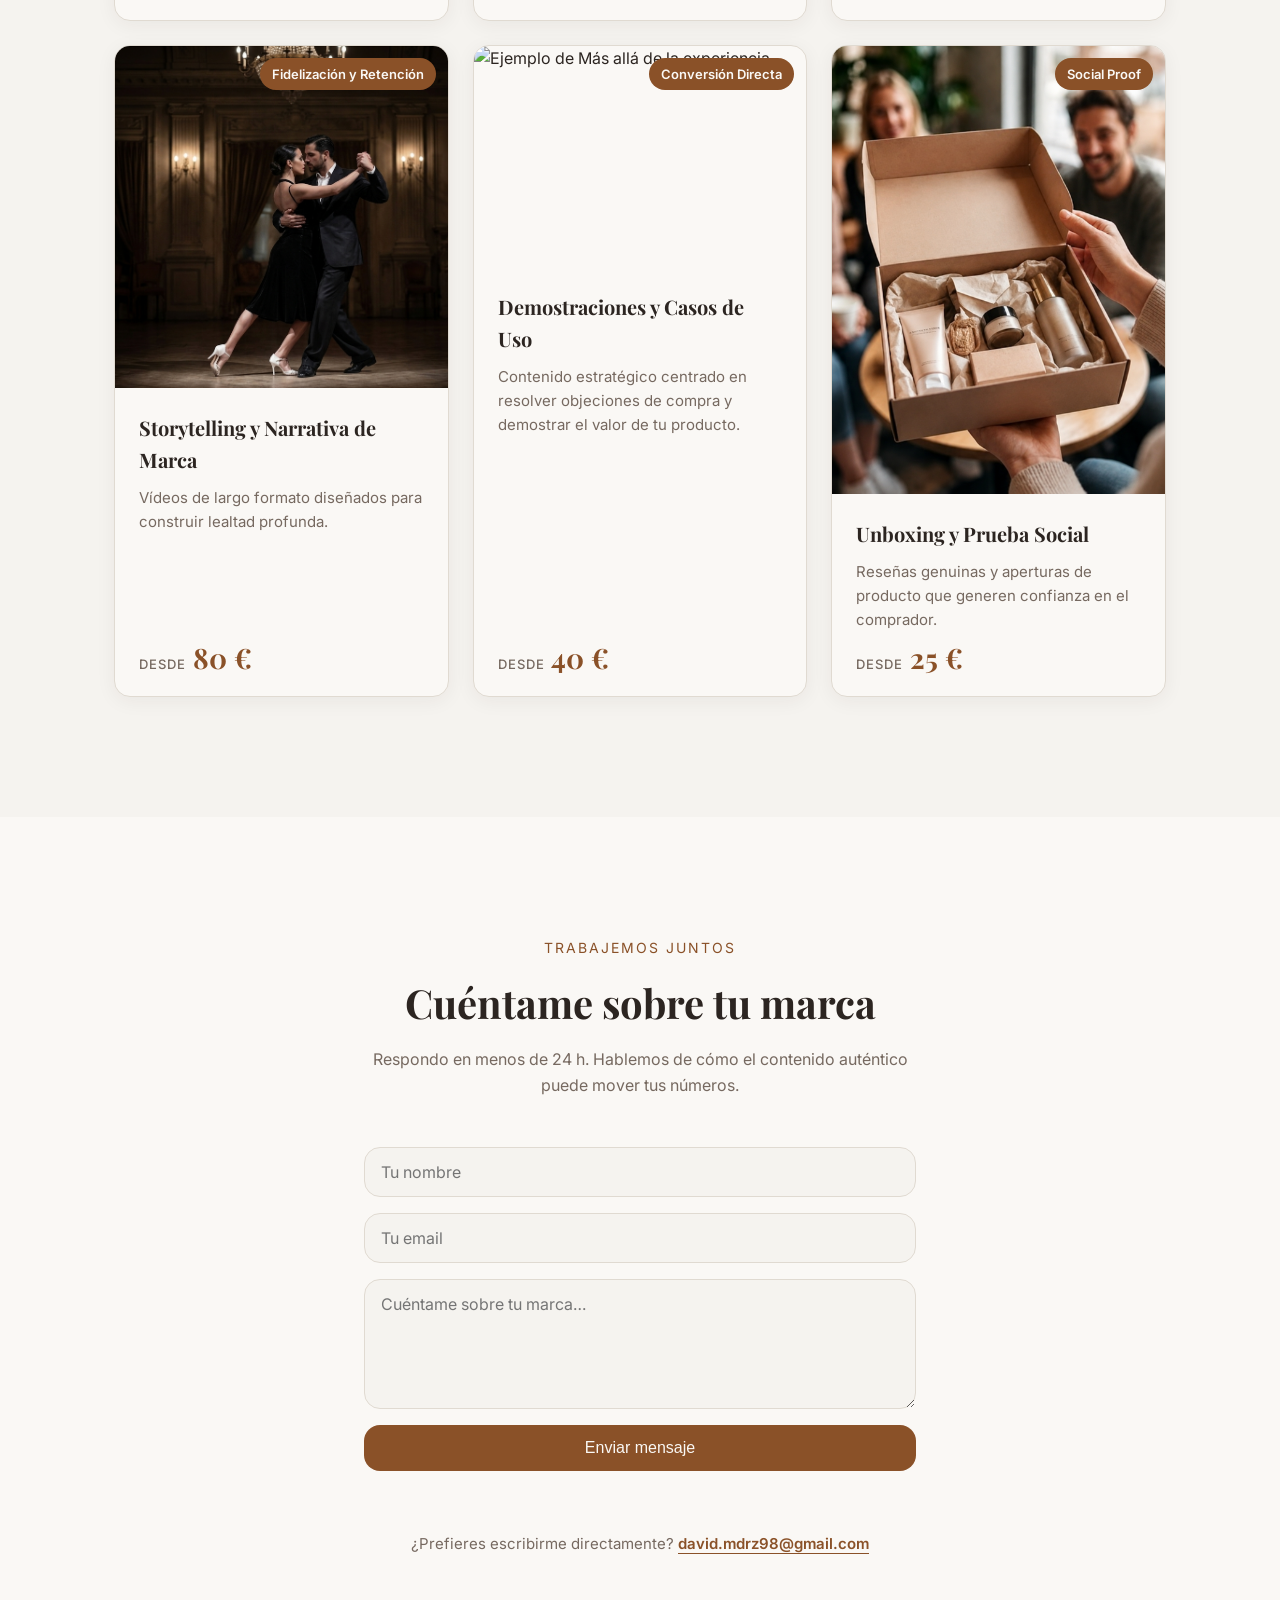
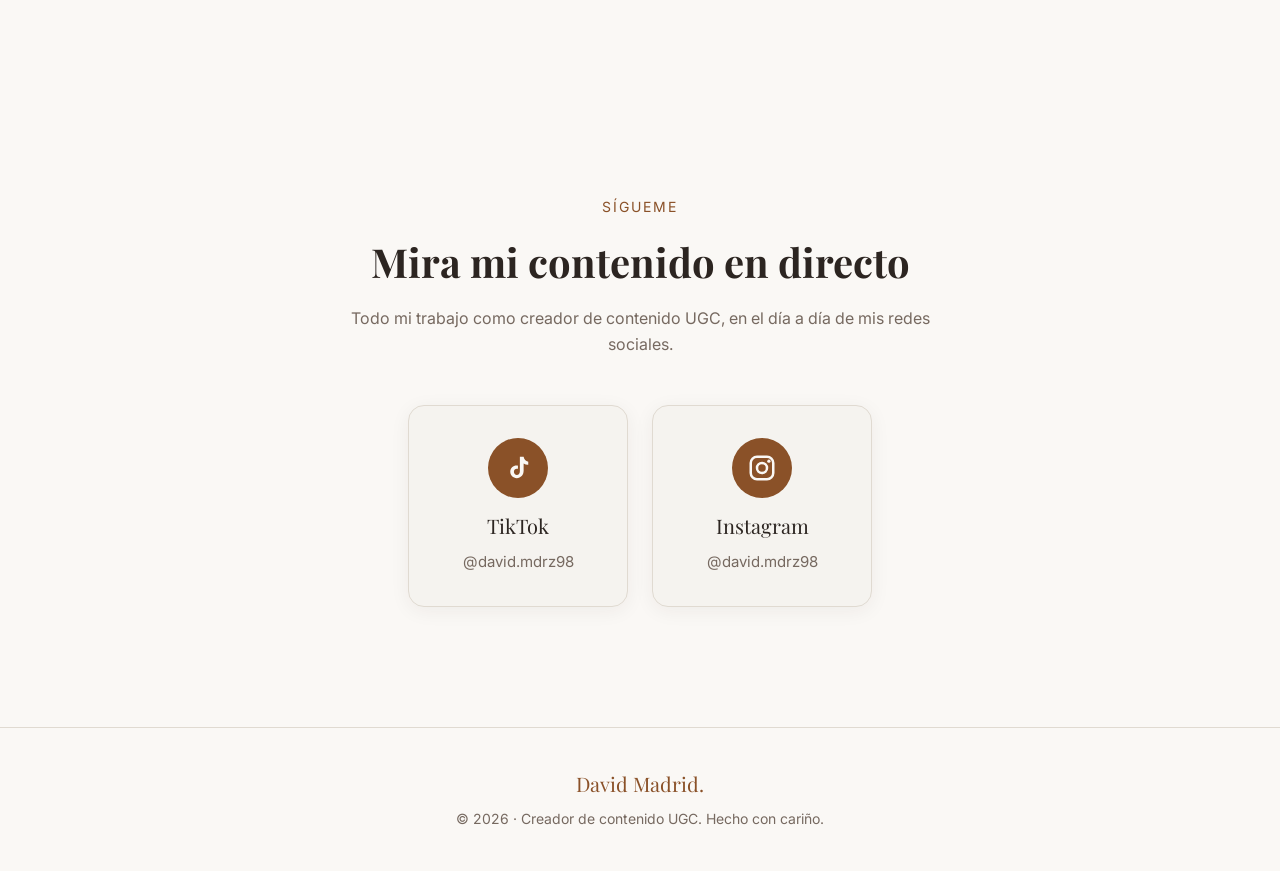
==== commit 3230f182: "Cambios 15-08-2026" ====
--- a/index.html
+++ b/index.html
@@ -84,7 +84,7 @@
 
       <a class="case-card" href="content/fast-and-load/">
         <div class="case-media">
-          <img src="https://picsum.photos/id/225/600/400" alt="Ejemplo de Reels / TikTok">
+          <img src="css/images/Short videos Image_service.png" alt="Ejemplo de Reels / TikTok">
           <span class="case-metric">TikTok & Reels Ads</span>
         </div>
         <div class="case-body">
@@ -108,7 +108,7 @@
 
       <a class="case-card" href="content/narrativa-emocional/">
         <div class="case-media">
-          <img src="https://picsum.photos/id/21/600/400" alt="Ejemplo de Narrativa emocional">
+          <img src="css/images/Storytelling image Image_service.png" alt="Ejemplo de Narrativa emocional">
           <span class="case-metric">Fidelización y Retención</span>
         </div>
         <div class="case-body">
@@ -132,7 +132,7 @@
 
       <a class="case-card" href="content/unboxing-reviews/">
         <div class="case-media">
-          <img src="https://picsum.photos/id/103/600/400" alt="Ejemplo de Unboxing Reviews">
+          <img src="css/images/Unboxing Image_service.png" alt="Ejemplo de Unboxing Reviews">
           <span class="case-metric">Social Proof</span>
         </div>
         <div class="case-body">
